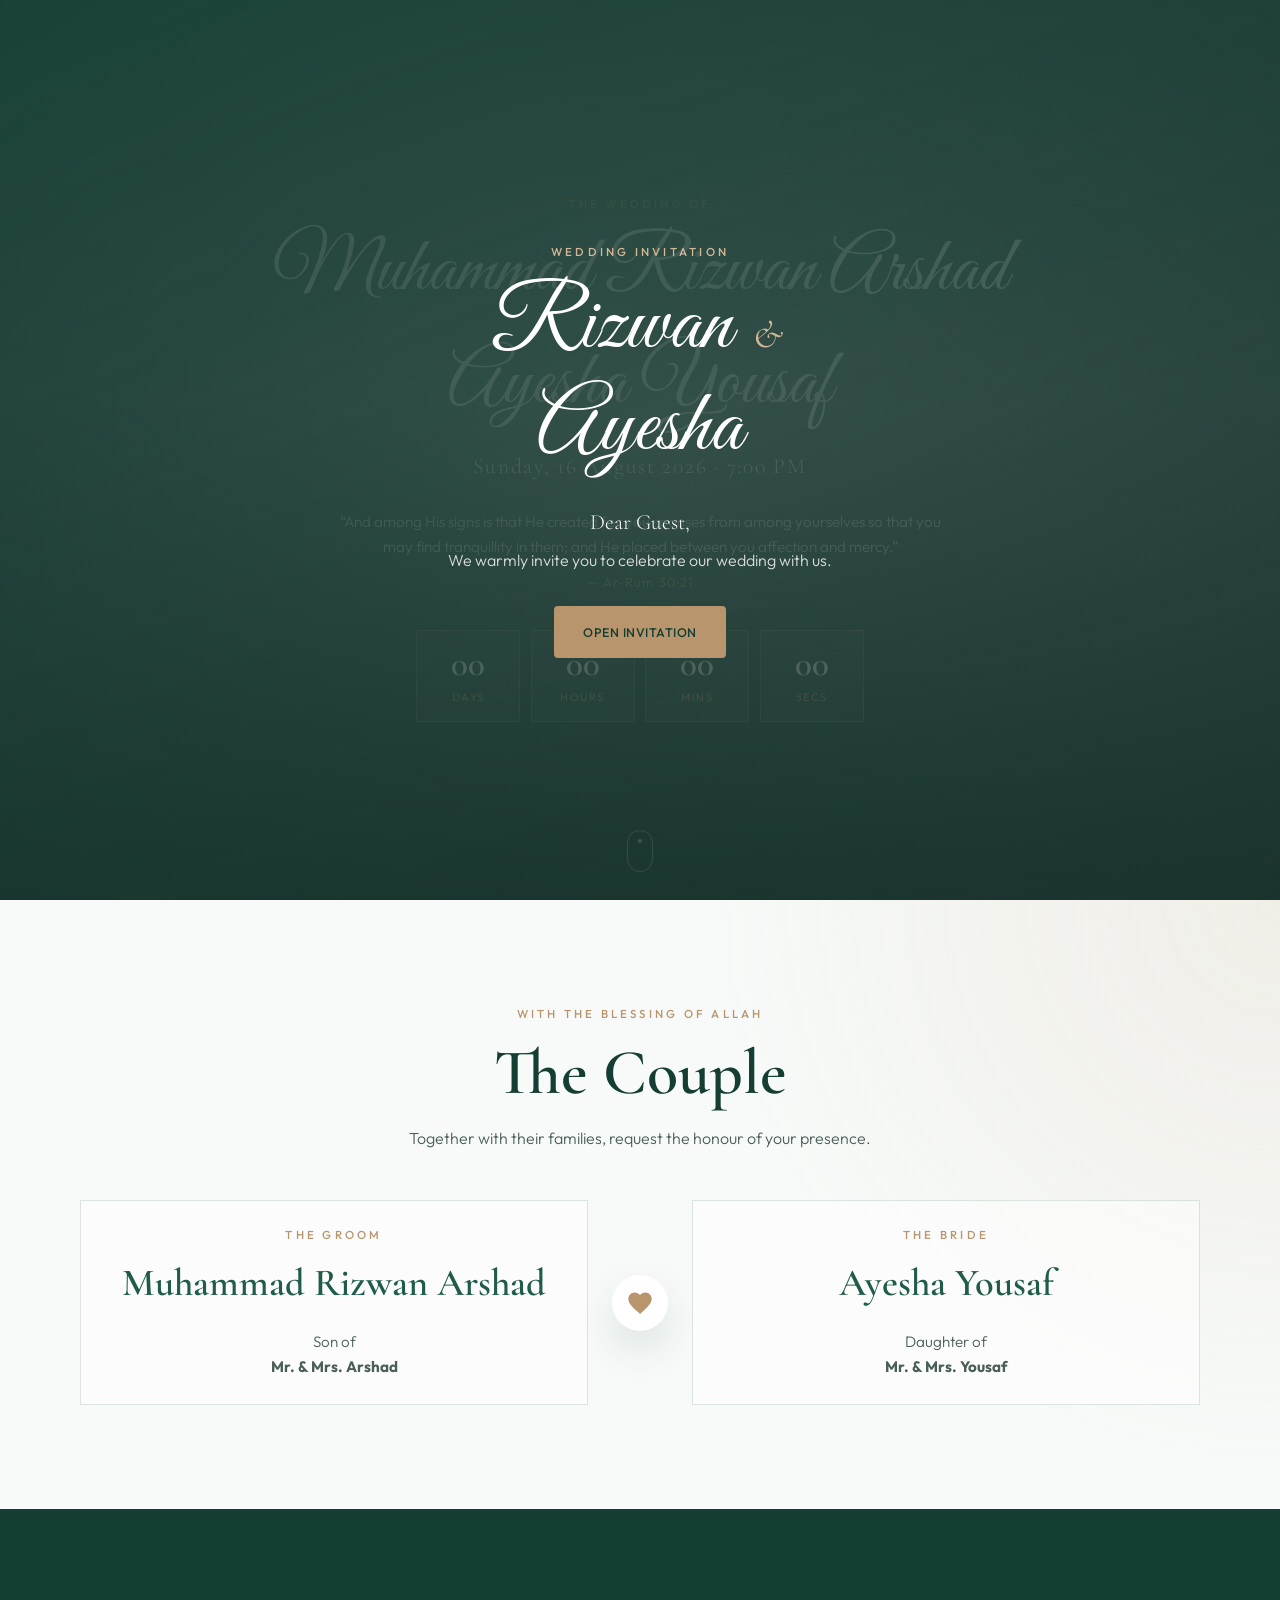
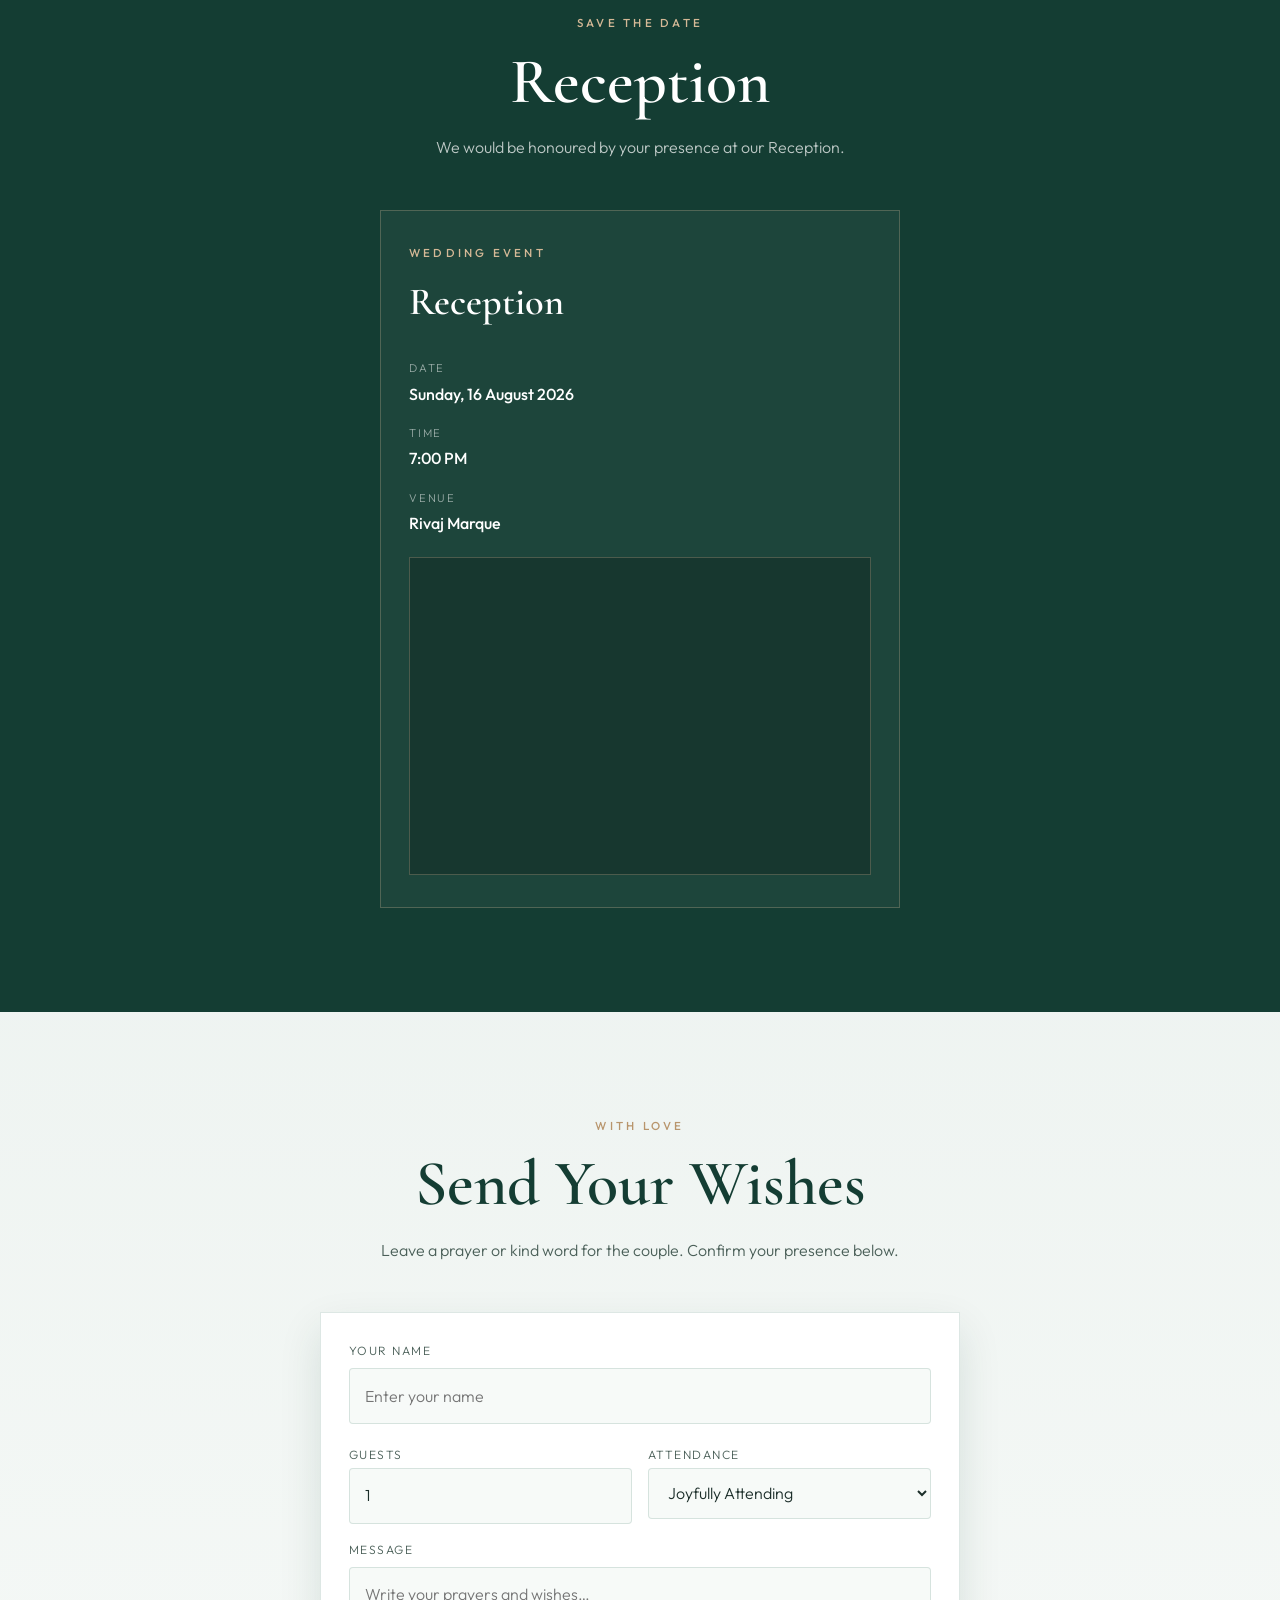
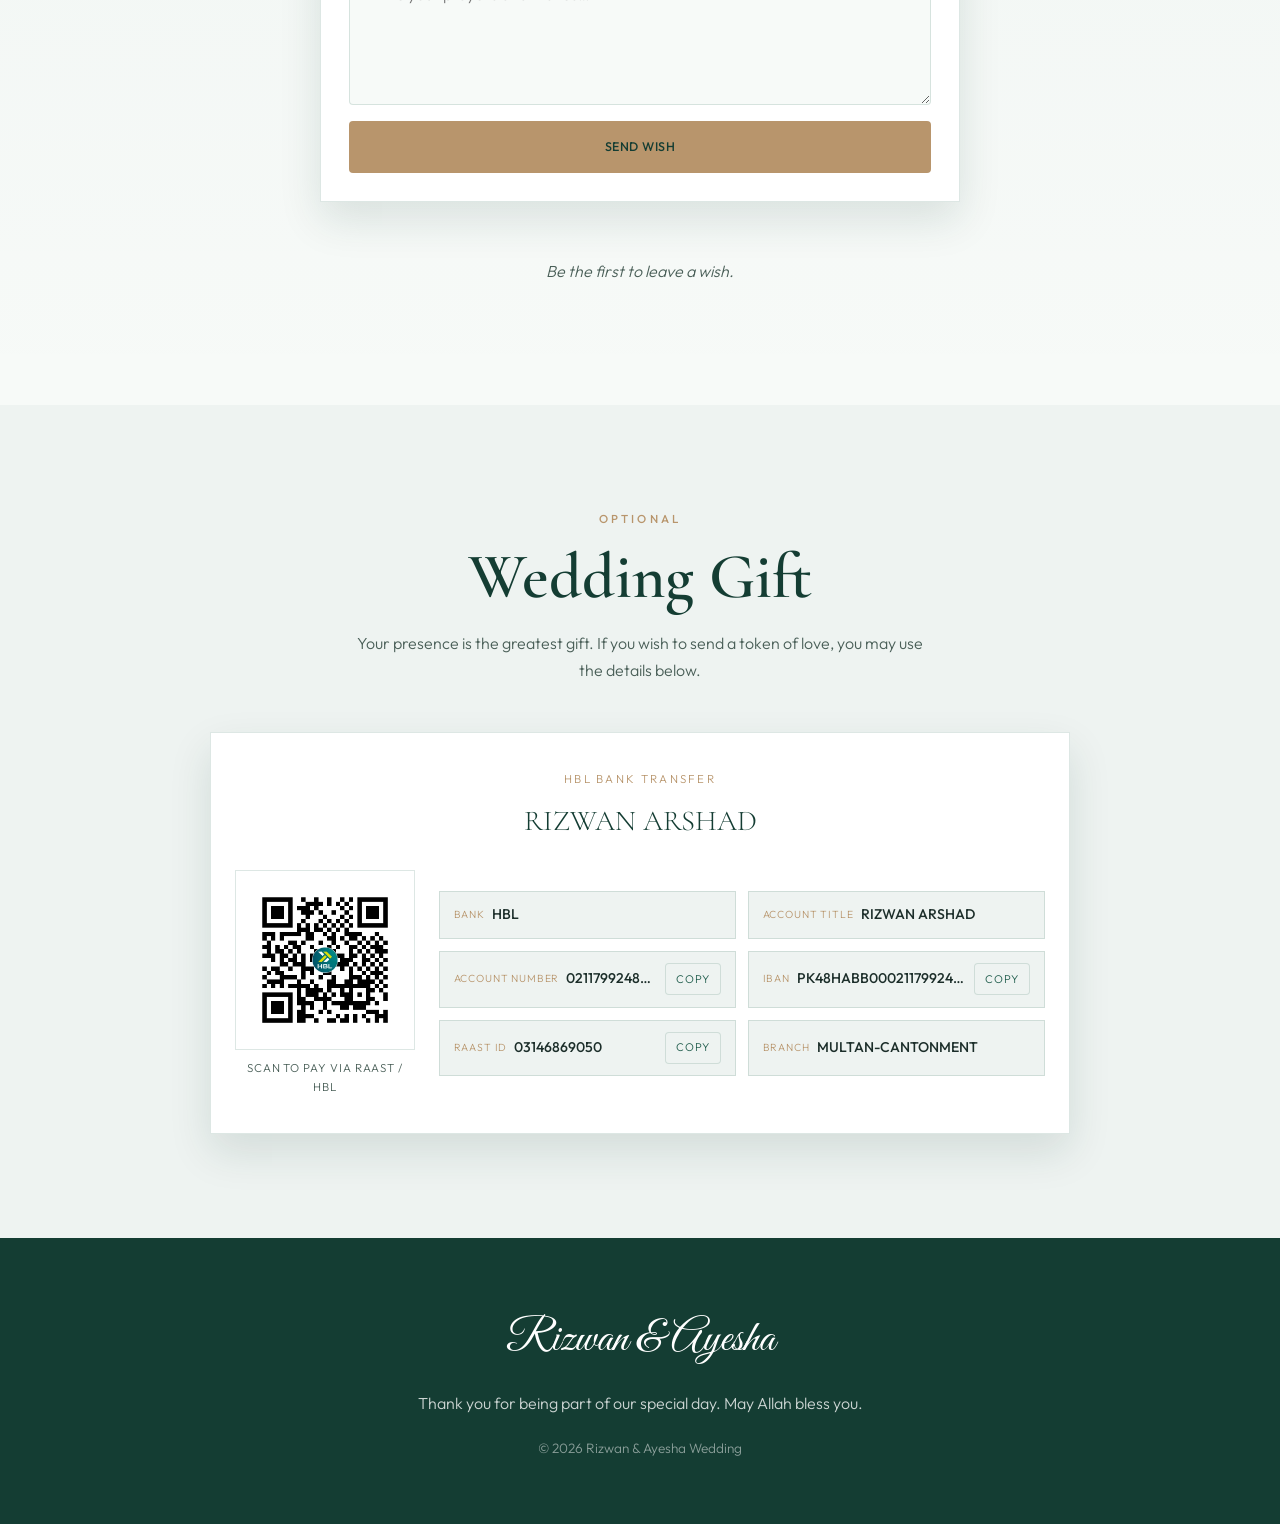
==== index.html @ 75ce38c8 "Rename Walima event label to Reception. Co-authored-by: Cursor <cursoragent@cursor.com>" ====
<!DOCTYPE html>
<html lang="en">
  <head>
    <meta charset="UTF-8" />
    <meta name="viewport" content="width=device-width, initial-scale=1.0" />
    <title>Rizwan & Ayesha — Wedding Invitation</title>
    <meta
      name="description"
      content="You are invited to the wedding of Muhammad Rizwan Arshad & Ayesha Yousaf."
    />
    <meta property="og:title" content="Rizwan & Ayesha — Wedding Invitation" />
    <meta
      property="og:description"
      content="You are invited to the wedding of Muhammad Rizwan Arshad & Ayesha Yousaf."
    />

    <link rel="preconnect" href="https://fonts.googleapis.com" />
    <link rel="preconnect" href="https://fonts.gstatic.com" crossorigin />
    <link
      href="https://fonts.googleapis.com/css2?family=Cormorant+Garamond:ital,wght@0,400;0,600;0,700;1,400&family=Great+Vibes&family=Outfit:wght@300;400;500;600&display=swap"
      rel="stylesheet"
    />
    <link rel="stylesheet" href="css/style.css" />
  </head>
  <body>
    <!-- Opening cover -->
    <div id="cover" class="cover" aria-hidden="false">
      <div class="cover__veil"></div>
      <div class="cover__content">
        <p class="cover__eyebrow">Wedding Invitation</p>
        <h1 class="cover__names">Rizwan <span>&amp;</span> Ayesha</h1>
        <p class="cover__to">
          Dear <span id="guest-name">Guest</span>,
        </p>
        <p class="cover__invite">
          We warmly invite you to celebrate our wedding with us.
        </p>
        <button type="button" id="open-invitation" class="btn btn--primary">
          Open Invitation
        </button>
      </div>
    </div>

    <!-- Sticky top nav (desktop) -->
    <header class="topnav" id="topnav">
      <a href="#home" class="topnav__brand">Rizwan &amp; Ayesha</a>
      <nav class="topnav__links" aria-label="Primary">
        <a href="#home">Home</a>
        <a href="#couple">Couple</a>
        <a href="#events">Event</a>
        <a href="#wishes">Wishes</a>
      </nav>
    </header>

    <main>
      <!-- Hero -->
      <section id="home" class="hero">
        <div class="hero__media" aria-hidden="true"></div>
        <div class="hero__overlay"></div>
        <div class="hero__content">
          <p class="hero__label">The Wedding of</p>
          <h1 class="hero__title">
            <span class="hero__groom">Muhammad Rizwan Arshad</span>
            <span class="hero__amp">&amp;</span>
            <span class="hero__bride">Ayesha Yousaf</span>
          </h1>
          <p class="hero__date" id="hero-date">Sunday, 16 August 2026 · 7:00 PM</p>
          <p class="hero__verse">
            “And among His signs is that He created for you spouses from among
            yourselves so that you may find tranquillity in them; and He placed
            between you affection and mercy.”
            <cite>— Ar-Rum 30:21</cite>
          </p>

          <div class="countdown" id="countdown" aria-live="polite">
            <div class="countdown__item">
              <span class="countdown__num" id="days">00</span>
              <span class="countdown__label">Days</span>
            </div>
            <div class="countdown__item">
              <span class="countdown__num" id="hours">00</span>
              <span class="countdown__label">Hours</span>
            </div>
            <div class="countdown__item">
              <span class="countdown__num" id="minutes">00</span>
              <span class="countdown__label">Mins</span>
            </div>
            <div class="countdown__item">
              <span class="countdown__num" id="seconds">00</span>
              <span class="countdown__label">Secs</span>
            </div>
          </div>
        </div>
        <a href="#couple" class="hero__scroll" aria-label="Scroll to couple">
          <span></span>
        </a>
      </section>

      <!-- Couple -->
      <section id="couple" class="section couple">
        <div class="container">
          <p class="section__eyebrow">With the blessing of Allah</p>
          <h2 class="section__title">The Couple</h2>
          <p class="section__lead">
            Together with their families, request the honour of your presence.
          </p>

          <div class="couple__grid couple__grid--names">
            <article class="person reveal">
              <p class="person__role">The Groom</p>
              <h3 class="person__name">Muhammad Rizwan Arshad</h3>
              <p class="person__parents">
                Son of<br />
                <strong>Mr. &amp; Mrs. Arshad</strong>
              </p>
            </article>

            <div class="couple__heart" aria-hidden="true">
              <svg viewBox="0 0 24 24" width="28" height="28" fill="currentColor">
                <path
                  d="M12 21.35l-1.45-1.32C5.4 15.36 2 12.28 2 8.5 2 5.42 4.42 3 7.5 3c1.74 0 3.41.81 4.5 2.09C13.09 3.81 14.76 3 16.5 3 19.58 3 22 5.42 22 8.5c0 3.78-3.4 6.86-8.55 11.54L12 21.35z"
                />
              </svg>
            </div>

            <article class="person reveal">
              <p class="person__role">The Bride</p>
              <h3 class="person__name">Ayesha Yousaf</h3>
              <p class="person__parents">
                Daughter of<br />
                <strong>Mr. &amp; Mrs. Yousaf</strong>
              </p>
            </article>
          </div>
        </div>
      </section>

      <!-- Events -->
      <section id="events" class="section events">
        <div class="container">
          <p class="section__eyebrow">Save the date</p>
          <h2 class="section__title">Reception</h2>
          <p class="section__lead">
            We would be honoured by your presence at our Reception.
          </p>

          <div class="events__grid events__grid--single">
            <article class="event-card reveal">
              <p class="event-card__label">Wedding Event</p>
              <h3 class="event-card__title">Reception</h3>
              <ul class="event-card__meta">
                <li>
                  <span>Date</span>
                  <strong>Sunday, 16 August 2026</strong>
                </li>
                <li>
                  <span>Time</span>
                  <strong>7:00 PM</strong>
                </li>
                <li>
                  <span>Venue</span>
                  <strong>Rivaj Marque</strong>
                </li>
              </ul>
              <div class="event-card__map">
                <iframe
                  title="Reception venue — Rivaj Marque"
                  src="https://www.google.com/maps/embed?pb=!1m18!1m12!1m3!1d215.5364558596095!2d71.4065037167226!3d30.191895358683688!2m3!1f0!2f0!3f0!3m2!1i1024!2i768!4f13.1!3m3!1m2!1s0x393b330035f97d11%3A0x957143590ad08eba!2sRivaj%20Marque!5e0!3m2!1sen!2s!4v1785497154416!5m2!1sen!2s"
                  loading="lazy"
                  referrerpolicy="strict-origin-when-cross-origin"
                  allowfullscreen
                ></iframe>
              </div>
            </article>
          </div>
        </div>
      </section>

      <!-- Wishes / RSVP -->
      <section id="wishes" class="section wishes">
        <div class="container container--narrow">
          <p class="section__eyebrow">With love</p>
          <h2 class="section__title">Send Your Wishes</h2>
          <p class="section__lead">
            Leave a prayer or kind word for the couple. Confirm your presence
            below.
          </p>

          <form id="wish-form" class="wish-form reveal" novalidate>
            <div class="form-row">
              <label for="wish-name">Your Name</label>
              <input
                type="text"
                id="wish-name"
                name="name"
                required
                autocomplete="name"
                placeholder="Enter your name"
              />
            </div>
            <div class="form-row form-row--split">
              <div>
                <label for="wish-guests">Guests</label>
                <input
                  type="number"
                  id="wish-guests"
                  name="guests"
                  min="1"
                  max="10"
                  value="1"
                />
              </div>
              <div>
                <label for="wish-rsvp">Attendance</label>
                <select id="wish-rsvp" name="rsvp" required>
                  <option value="attending">Joyfully Attending</option>
                  <option value="maybe">Hopefully Attending</option>
                  <option value="declined">Unable to Attend</option>
                </select>
              </div>
            </div>
            <div class="form-row">
              <label for="wish-message">Message</label>
              <textarea
                id="wish-message"
                name="message"
                rows="4"
                required
                placeholder="Write your prayers and wishes…"
              ></textarea>
            </div>
            <button type="submit" class="btn btn--primary btn--full">
              Send Wish
            </button>
            <p class="form-note" id="form-note" hidden></p>
          </form>

          <div class="wishes-list" id="wishes-list" aria-live="polite"></div>
        </div>
      </section>

      <!-- Gift -->
      <section id="gift" class="section gift">
        <div class="container container--narrow">
          <p class="section__eyebrow">Optional</p>
          <h2 class="section__title">Wedding Gift</h2>
          <p class="section__lead">
            Your presence is the greatest gift. If you wish to send a token of
            love, you may use the details below.
          </p>

          <div class="gift-card reveal">
            <p class="gift-card__bank">HBL Bank Transfer</p>
            <p class="gift-card__name">RIZWAN ARSHAD</p>

            <div class="gift-card__body">
              <div class="gift-card__qr">
                <img
                  src="assets/hbl-raast-qr.png"
                  alt="HBL Raast QR code for RIZWAN ARSHAD"
                  width="220"
                  height="220"
                />
                <p class="gift-card__qr-label">Scan to pay via Raast / HBL</p>
              </div>

              <ul class="gift-card__details">
                <li>
                  <span>Bank</span>
                  <strong>HBL</strong>
                </li>
                <li>
                  <span>Account Title</span>
                  <strong>RIZWAN ARSHAD</strong>
                </li>
                <li>
                  <span>Account Number</span>
                  <strong id="account-number">02117992482303</strong>
                  <button
                    type="button"
                    class="btn-copy"
                    data-copy="02117992482303"
                  >
                    Copy
                  </button>
                </li>
                <li>
                  <span>IBAN</span>
                  <strong id="iban-number">PK48HABB0002117992482303</strong>
                  <button
                    type="button"
                    class="btn-copy"
                    data-copy="PK48HABB0002117992482303"
                  >
                    Copy
                  </button>
                </li>
                <li>
                  <span>Raast ID</span>
                  <strong id="raast-id">03146869050</strong>
                  <button
                    type="button"
                    class="btn-copy"
                    data-copy="03146869050"
                  >
                    Copy
                  </button>
                </li>
                <li>
                  <span>Branch</span>
                  <strong>MULTAN-CANTONMENT</strong>
                </li>
              </ul>
            </div>
          </div>
        </div>
      </section>
    </main>

    <footer class="footer">
      <p class="footer__names">Rizwan &amp; Ayesha</p>
      <p class="footer__thanks">
        Thank you for being part of our special day. May Allah bless you.
      </p>
      <p class="footer__copy">
        &copy; <span id="year"></span> Rizwan &amp; Ayesha Wedding
      </p>
    </footer>

    <!-- Bottom mobile nav -->
    <nav class="bottomnav" aria-label="Mobile">
      <a href="#home" class="bottomnav__link is-active" data-section="home">
        <svg viewBox="0 0 24 24" width="20" height="20" fill="currentColor" aria-hidden="true">
          <path d="M10 20v-6h4v6h5v-8h3L12 3 2 12h3v8z" />
        </svg>
        <span>Home</span>
      </a>
      <a href="#couple" class="bottomnav__link" data-section="couple">
        <svg viewBox="0 0 24 24" width="20" height="20" fill="currentColor" aria-hidden="true">
          <path
            d="M12 21.35l-1.45-1.32C5.4 15.36 2 12.28 2 8.5 2 5.42 4.42 3 7.5 3c1.74 0 3.41.81 4.5 2.09C13.09 3.81 14.76 3 16.5 3 19.58 3 22 5.42 22 8.5c0 3.78-3.4 6.86-8.55 11.54L12 21.35z"
          />
        </svg>
        <span>Couple</span>
      </a>
      <a href="#events" class="bottomnav__link" data-section="events">
        <svg viewBox="0 0 24 24" width="20" height="20" fill="currentColor" aria-hidden="true">
          <path
            d="M19 4h-1V2h-2v2H8V2H6v2H5c-1.1 0-2 .9-2 2v14c0 1.1.9 2 2 2h14c1.1 0 2-.9 2-2V6c0-1.1-.9-2-2-2zm0 16H5V10h14v10zm0-12H5V6h14v2z"
          />
        </svg>
        <span>Event</span>
      </a>
      <a href="#wishes" class="bottomnav__link" data-section="wishes">
        <svg viewBox="0 0 24 24" width="20" height="20" fill="currentColor" aria-hidden="true">
          <path
            d="M20 2H4c-1.1 0-2 .9-2 2v18l4-4h14c1.1 0 2-.9 2-2V4c0-1.1-.9-2-2-2zm0 14H5.17L4 17.17V4h16v12z"
          />
        </svg>
        <span>Wishes</span>
      </a>
      <a href="#gift" class="bottomnav__link" data-section="gift">
        <svg viewBox="0 0 24 24" width="20" height="20" fill="currentColor" aria-hidden="true">
          <path
            d="M20 6h-2.18c.11-.31.18-.65.18-1a2.996 2.996 0 0 0-5.5-1.65l-.5.67-.5-.68C10.96 2.54 10.05 2 9 2 7.34 2 6 3.34 6 5c0 .35.07.69.18 1H4c-1.11 0-1.99.89-1.99 2L2 19c0 1.11.89 2 2 2h16c1.11 0 2-.89 2-2V8c0-1.11-.89-2-2-2zm-5-2c.55 0 1 .45 1 1s-.45 1-1 1-1-.45-1-1 .45-1 1-1zM9 4c.55 0 1 .45 1 1s-.45 1-1 1-1-.45-1-1 .45-1 1-1zm11 15H4v-2h16v2zm0-5H4V8h5.08L7 10.83 8.62 12 11 8.76l1-1.36 1 1.36L15.38 12 17 10.83 14.92 8H20v6z"
          />
        </svg>
        <span>Gift</span>
      </a>
    </nav>

    <button type="button" id="to-top" class="to-top" aria-label="Back to top" hidden>
      ↑
    </button>

    <script src="js/main.js"></script>
  </body>
</html>
---- css/style.css ----
:root {
  --ink: #1c2e2a;
  --ink-soft: #4a5f58;
  --mist: #eef3f1;
  --paper: #f7faf8;
  --emerald: #1f5c4b;
  --emerald-deep: #143d33;
  --gold: #b8956c;
  --gold-soft: #d4b896;
  --line: rgba(31, 92, 75, 0.15);
  --white: #ffffff;
  --shadow: 0 18px 40px rgba(20, 61, 51, 0.12);
  --radius: 4px;
  --font-display: "Great Vibes", cursive;
  --font-heading: "Cormorant Garamond", Georgia, serif;
  --font-body: "Outfit", system-ui, sans-serif;
  --nav-h: 72px;
  --bottom-nav-h: 68px;
}

*,
*::before,
*::after {
  box-sizing: border-box;
}

html {
  scroll-behavior: smooth;
  scroll-padding-top: var(--nav-h);
}

body {
  margin: 0;
  font-family: var(--font-body);
  font-weight: 300;
  color: var(--ink);
  background: var(--paper);
  line-height: 1.7;
  overflow-x: hidden;
}

body.is-locked {
  overflow: hidden;
  height: 100vh;
}

img {
  max-width: 100%;
  display: block;
}

a {
  color: inherit;
  text-decoration: none;
}

button,
input,
select,
textarea {
  font: inherit;
}

.container {
  width: min(1120px, calc(100% - 2.5rem));
  margin-inline: auto;
}

.container--narrow {
  width: min(640px, calc(100% - 2.5rem));
}

.gift .container--narrow {
  width: min(860px, calc(100% - 2.5rem));
}

/* Buttons */
.btn {
  display: inline-flex;
  align-items: center;
  justify-content: center;
  gap: 0.5rem;
  padding: 0.9rem 1.75rem;
  border: 1px solid transparent;
  border-radius: var(--radius);
  cursor: pointer;
  font-weight: 500;
  letter-spacing: 0.04em;
  text-transform: uppercase;
  font-size: 0.78rem;
  transition: background 0.25s ease, color 0.25s ease, border-color 0.25s ease,
    transform 0.25s ease;
}

.btn:hover {
  transform: translateY(-1px);
}

.btn--primary {
  background: var(--gold);
  color: var(--emerald-deep);
}

.btn--primary:hover {
  background: var(--gold-soft);
}

.btn--outline {
  background: transparent;
  border-color: var(--gold);
  color: var(--gold);
}

.btn--outline:hover {
  background: var(--gold);
  color: var(--emerald-deep);
}

.btn--full {
  width: 100%;
}

/* Cover */
.cover {
  position: fixed;
  inset: 0;
  z-index: 1000;
  display: grid;
  place-items: center;
  text-align: center;
  color: var(--white);
  transition: opacity 0.7s ease, visibility 0.7s ease;
}

.cover.is-hidden {
  opacity: 0;
  visibility: hidden;
  pointer-events: none;
}

.cover__veil {
  position: absolute;
  inset: 0;
  background:
    linear-gradient(160deg, rgba(20, 61, 51, 0.88), rgba(28, 46, 42, 0.72)),
    url("https://images.unsplash.com/photo-1519741497674-611481863552?w=1600&q=80")
      center / cover no-repeat;
}

.cover__content {
  position: relative;
  padding: 2rem;
  max-width: 36rem;
  animation: riseIn 1s ease both;
}

.cover__eyebrow,
.hero__label,
.section__eyebrow,
.person__role,
.event-card__label {
  text-transform: uppercase;
  letter-spacing: 0.28em;
  font-size: 0.72rem;
  font-weight: 500;
}

.cover__eyebrow {
  margin: 0 0 1rem;
  color: var(--gold-soft);
}

.cover__names {
  margin: 0;
  font-family: var(--font-display);
  font-size: clamp(3.2rem, 10vw, 5.5rem);
  font-weight: 400;
  line-height: 1.15;
  color: var(--white);
}

.cover__names span {
  display: inline-block;
  font-family: var(--font-heading);
  font-size: 0.45em;
  font-style: italic;
  color: var(--gold-soft);
  margin: 0 0.15em;
}

.cover__to {
  margin: 1.5rem 0 0.4rem;
  font-family: var(--font-heading);
  font-size: 1.35rem;
}

.cover__invite {
  margin: 0 0 2rem;
  color: rgba(255, 255, 255, 0.82);
  font-weight: 300;
}

/* Top nav */
.topnav {
  position: fixed;
  top: 0;
  left: 0;
  right: 0;
  z-index: 90;
  display: flex;
  align-items: center;
  justify-content: space-between;
  height: var(--nav-h);
  padding: 0 1.75rem;
  background: rgba(247, 250, 248, 0.72);
  backdrop-filter: blur(12px);
  border-bottom: 1px solid transparent;
  transform: translateY(-100%);
  transition: transform 0.4s ease, border-color 0.3s ease, background 0.3s ease;
}

.topnav.is-visible {
  transform: translateY(0);
}

.topnav.is-scrolled {
  border-bottom-color: var(--line);
  background: rgba(247, 250, 248, 0.92);
}

.topnav__brand {
  font-family: var(--font-display);
  font-size: 1.85rem;
  color: var(--emerald);
}

.topnav__links {
  display: none;
  gap: 1.5rem;
}

.topnav__links a {
  font-size: 0.78rem;
  letter-spacing: 0.12em;
  text-transform: uppercase;
  color: var(--ink-soft);
  transition: color 0.2s ease;
}

.topnav__links a:hover {
  color: var(--emerald);
}

@media (min-width: 900px) {
  .topnav__links {
    display: flex;
  }
}

/* Hero */
.hero {
  position: relative;
  min-height: 100vh;
  min-height: 100dvh;
  display: grid;
  place-items: center;
  color: var(--white);
  overflow: hidden;
}

.hero__media {
  position: absolute;
  inset: 0;
  background:
    url("https://images.unsplash.com/photo-1522673607200-164d1b6ce486?w=1800&q=80")
      center / cover no-repeat;
  transform: scale(1.05);
  animation: slowZoom 18s ease-in-out infinite alternate;
}

.hero__overlay {
  position: absolute;
  inset: 0;
  background:
    radial-gradient(ellipse at center, rgba(20, 61, 51, 0.35), rgba(20, 61, 51, 0.78)),
    linear-gradient(to top, rgba(20, 61, 51, 0.9), transparent 55%);
}

.hero__content {
  position: relative;
  z-index: 1;
  width: min(820px, calc(100% - 2rem));
  text-align: center;
  padding: 6rem 0 5rem;
  animation: riseIn 1.1s 0.15s ease both;
}

.hero__label {
  margin: 0 0 1rem;
  color: var(--gold-soft);
}

.hero__title {
  margin: 0;
  display: flex;
  flex-direction: column;
  gap: 0.15rem;
  line-height: 1.1;
}

.hero__groom,
.hero__bride {
  font-family: var(--font-display);
  font-size: clamp(2.8rem, 8vw, 4.8rem);
  font-weight: 400;
}

.hero__amp {
  font-family: var(--font-heading);
  font-style: italic;
  font-size: 1.4rem;
  color: var(--gold-soft);
  letter-spacing: 0.2em;
}

.hero__date {
  margin: 1.25rem 0 0;
  font-family: var(--font-heading);
  font-size: 1.35rem;
  letter-spacing: 0.08em;
}

.hero__verse {
  margin: 1.5rem auto 0;
  max-width: 38rem;
  font-size: 0.95rem;
  color: rgba(255, 255, 255, 0.82);
  font-weight: 300;
}

.hero__verse cite {
  display: block;
  margin-top: 0.75rem;
  font-style: normal;
  color: var(--gold-soft);
  font-size: 0.8rem;
  letter-spacing: 0.08em;
}

.countdown {
  display: grid;
  grid-template-columns: repeat(4, minmax(0, 1fr));
  gap: 0.65rem;
  margin: 2.25rem auto 0;
  max-width: 28rem;
}

.countdown__item {
  padding: 0.9rem 0.4rem;
  border: 1px solid rgba(212, 184, 150, 0.35);
  background: rgba(255, 255, 255, 0.06);
  backdrop-filter: blur(6px);
}

.countdown__num {
  display: block;
  font-family: var(--font-heading);
  font-size: clamp(1.6rem, 4vw, 2.2rem);
  font-weight: 600;
  line-height: 1.1;
}

.countdown__label {
  display: block;
  margin-top: 0.25rem;
  font-size: 0.68rem;
  letter-spacing: 0.14em;
  text-transform: uppercase;
  color: var(--gold-soft);
}

.hero__scroll {
  position: absolute;
  bottom: 1.75rem;
  left: 50%;
  transform: translateX(-50%);
  width: 26px;
  height: 42px;
  border: 1px solid rgba(255, 255, 255, 0.45);
  border-radius: 20px;
  z-index: 2;
}

.hero__scroll span {
  position: absolute;
  top: 8px;
  left: 50%;
  width: 4px;
  height: 4px;
  margin-left: -2px;
  border-radius: 50%;
  background: var(--gold-soft);
  animation: scrollDot 1.6s ease-in-out infinite;
}

/* Sections */
.section {
  padding: 6.5rem 0;
}

.section__eyebrow {
  margin: 0 0 0.75rem;
  text-align: center;
  color: var(--gold);
}

.section__title {
  margin: 0;
  text-align: center;
  font-family: var(--font-heading);
  font-size: clamp(2.6rem, 6vw, 4rem);
  font-weight: 600;
  color: var(--emerald-deep);
  line-height: 1.15;
}

.section__lead {
  margin: 1rem auto 3rem;
  max-width: 36rem;
  text-align: center;
  color: var(--ink-soft);
}

/* Couple */
.couple {
  background:
    radial-gradient(circle at top right, rgba(184, 149, 108, 0.12), transparent 40%),
    var(--paper);
}

.couple__grid {
  display: grid;
  gap: 2.5rem;
  align-items: start;
}

.couple__grid--names {
  gap: 2rem;
}

@media (min-width: 800px) {
  .couple__grid {
    grid-template-columns: 1fr auto 1fr;
    gap: 1.5rem;
    align-items: center;
  }
}

.person {
  text-align: center;
  padding: 1.5rem 1rem;
  border: 1px solid var(--line);
  background: rgba(255, 255, 255, 0.55);
}

.person__role {
  margin: 0 0 0.4rem;
  color: var(--gold);
}

.person__name {
  margin: 0 0 0.75rem;
  font-family: var(--font-heading);
  font-size: clamp(1.8rem, 4vw, 2.4rem);
  color: var(--emerald);
  font-weight: 600;
}

.person__parents {
  margin: 0;
  color: var(--ink-soft);
  font-size: 0.95rem;
}

.couple__heart {
  width: 56px;
  height: 56px;
  margin: 0 auto;
  display: grid;
  place-items: center;
  color: var(--gold);
  background: var(--white);
  border-radius: 50%;
  box-shadow: var(--shadow);
  animation: heartbeat 2.2s ease-in-out infinite;
}

@media (max-width: 799px) {
  .couple__heart {
    order: -1;
  }
}

/* Events */
.events {
  background: var(--emerald-deep);
  color: var(--white);
}

.events .section__eyebrow {
  color: var(--gold-soft);
}

.events .section__title {
  color: var(--white);
}

.events .section__lead {
  color: rgba(255, 255, 255, 0.72);
}

.events__grid {
  display: grid;
  gap: 1.25rem;
}

@media (min-width: 760px) {
  .events__grid {
    grid-template-columns: 1fr 1fr;
  }

  .events__grid--three {
    grid-template-columns: repeat(3, 1fr);
  }
}

.events__grid--single {
  max-width: 520px;
  margin-inline: auto;
  grid-template-columns: 1fr;
}

@media (max-width: 999px) {
  .events__grid--three {
    grid-template-columns: 1fr;
  }
}

@media (min-width: 1000px) {
  .events__grid--three {
    grid-template-columns: repeat(3, 1fr);
  }
}

.event-card {
  padding: 2rem 1.75rem;
  background: rgba(255, 255, 255, 0.04);
  border: 1px solid rgba(212, 184, 150, 0.28);
  display: flex;
  flex-direction: column;
}

.event-card__label {
  margin: 0 0 0.5rem;
  color: var(--gold-soft);
}

.event-card__title {
  margin: 0 0 1.5rem;
  font-family: var(--font-heading);
  font-size: 2.4rem;
  font-weight: 600;
}

.event-card__meta {
  list-style: none;
  margin: 0 0 1.25rem;
  padding: 0;
  display: grid;
  gap: 1rem;
}

.event-card__meta li {
  display: grid;
  gap: 0.15rem;
}

.event-card__meta span {
  font-size: 0.7rem;
  letter-spacing: 0.16em;
  text-transform: uppercase;
  color: rgba(255, 255, 255, 0.55);
}

.event-card__meta strong {
  font-weight: 500;
}

.event-card__map {
  margin-top: auto;
  border: 1px solid rgba(212, 184, 150, 0.28);
  overflow: hidden;
  aspect-ratio: 16 / 11;
  background: rgba(0, 0, 0, 0.2);
}

.event-card__map iframe {
  width: 100%;
  height: 100%;
  border: 0;
  display: block;
  filter: grayscale(0.15) contrast(1.05);
}

.events .btn--outline {
  border-color: var(--gold-soft);
  color: var(--gold-soft);
}

.events .btn--outline:hover {
  background: var(--gold-soft);
  color: var(--emerald-deep);
}

/* Story / Timeline */
.story {
  background: var(--mist);
}

.timeline {
  list-style: none;
  margin: 0;
  padding: 0;
  position: relative;
  max-width: 720px;
  margin-inline: auto;
}

.timeline::before {
  content: "";
  position: absolute;
  top: 0;
  bottom: 0;
  left: 18px;
  width: 1px;
  background: linear-gradient(to bottom, var(--gold), var(--emerald));
}

@media (min-width: 700px) {
  .timeline::before {
    left: 50%;
    transform: translateX(-50%);
  }
}

.timeline__item {
  position: relative;
  padding-left: 3.25rem;
  margin-bottom: 2.25rem;
}

@media (min-width: 700px) {
  .timeline__item {
    width: 50%;
    padding-left: 0;
    padding-right: 2.5rem;
    text-align: right;
  }

  .timeline__item:nth-child(even) {
    margin-left: 50%;
    padding-right: 0;
    padding-left: 2.5rem;
    text-align: left;
  }
}

.timeline__marker {
  position: absolute;
  top: 0.35rem;
  left: 11px;
  width: 15px;
  height: 15px;
  border-radius: 50%;
  background: var(--paper);
  border: 3px solid var(--gold);
  box-shadow: 0 0 0 4px rgba(184, 149, 108, 0.2);
}

@media (min-width: 700px) {
  .timeline__item .timeline__marker {
    left: auto;
    right: -8px;
  }

  .timeline__item:nth-child(even) .timeline__marker {
    right: auto;
    left: -7px;
  }
}

.timeline__body time {
  display: block;
  margin-bottom: 0.35rem;
  font-size: 0.75rem;
  letter-spacing: 0.18em;
  text-transform: uppercase;
  color: var(--gold);
}

.timeline__body h3 {
  margin: 0 0 0.4rem;
  font-family: var(--font-heading);
  font-size: 1.7rem;
  color: var(--emerald-deep);
}

.timeline__body p {
  margin: 0;
  color: var(--ink-soft);
}

/* Gallery */
.gallery__grid {
  display: grid;
  grid-template-columns: repeat(2, 1fr);
  gap: 0.75rem;
}

@media (min-width: 760px) {
  .gallery__grid {
    grid-template-columns: repeat(3, 1fr);
    gap: 1rem;
  }

  .gallery__item--wide {
    grid-column: span 2;
  }
}

.gallery__item {
  padding: 0;
  border: 0;
  cursor: pointer;
  overflow: hidden;
  background: var(--mist);
  aspect-ratio: 4 / 3;
}

.gallery__item img {
  width: 100%;
  height: 100%;
  object-fit: cover;
  transition: transform 0.6s ease;
}

.gallery__item:hover img {
  transform: scale(1.06);
}

/* Wishes */
.wishes {
  background:
    linear-gradient(180deg, rgba(31, 92, 75, 0.04), transparent),
    var(--paper);
}

.wish-form {
  display: grid;
  gap: 1rem;
  padding: 1.75rem;
  background: var(--white);
  border: 1px solid var(--line);
  box-shadow: var(--shadow);
}

.form-row {
  display: grid;
  gap: 0.4rem;
}

.form-row--split {
  grid-template-columns: 1fr;
  gap: 1rem;
}

@media (min-width: 560px) {
  .form-row--split {
    grid-template-columns: 1fr 1fr;
  }
}

.form-row label {
  font-size: 0.75rem;
  letter-spacing: 0.12em;
  text-transform: uppercase;
  color: var(--ink-soft);
}

.form-row input,
.form-row select,
.form-row textarea {
  width: 100%;
  padding: 0.85rem 0.95rem;
  border: 1px solid var(--line);
  border-radius: var(--radius);
  background: var(--paper);
  color: var(--ink);
  outline: none;
  transition: border-color 0.2s ease, box-shadow 0.2s ease;
}

.form-row input:focus,
.form-row select:focus,
.form-row textarea:focus {
  border-color: var(--gold);
  box-shadow: 0 0 0 3px rgba(184, 149, 108, 0.2);
}

.form-note {
  margin: 0;
  text-align: center;
  color: var(--emerald);
  font-size: 0.95rem;
}

.wishes-list {
  margin-top: 2.5rem;
  display: grid;
  gap: 1rem;
}

.wish-card {
  padding: 1.25rem 1.35rem;
  background: var(--white);
  border-left: 3px solid var(--gold);
  box-shadow: 0 8px 24px rgba(20, 61, 51, 0.06);
}

.wish-card__meta {
  display: flex;
  flex-wrap: wrap;
  gap: 0.5rem 1rem;
  margin-bottom: 0.5rem;
  font-size: 0.8rem;
  color: var(--ink-soft);
}

.wish-card__name {
  font-family: var(--font-heading);
  font-size: 1.25rem;
  font-weight: 600;
  color: var(--emerald);
}

.wish-card p {
  margin: 0;
  color: var(--ink-soft);
}

.wish-card__reply {
  margin-top: 0.85rem !important;
  padding: 0.85rem 1rem;
  background: var(--mist);
  border-left: 3px solid var(--gold);
  text-align: left;
}

.wish-card__reply span {
  display: block;
  margin-bottom: 0.35rem;
  font-size: 0.7rem;
  letter-spacing: 0.12em;
  text-transform: uppercase;
  color: var(--gold);
}

.wish-empty {
  text-align: center;
  color: var(--ink-soft);
  font-style: italic;
}

/* Gift */
.gift {
  background: var(--mist);
}

.gift-card {
  text-align: center;
  padding: 2.25rem 1.5rem;
  background: var(--white);
  border: 1px solid var(--line);
  box-shadow: var(--shadow);
}

.gift-card__bank {
  margin: 0 0 0.5rem;
  text-transform: uppercase;
  letter-spacing: 0.2em;
  font-size: 0.72rem;
  color: var(--gold);
}

.gift-card__name {
  margin: 0 0 1.5rem;
  font-family: var(--font-heading);
  font-size: 1.8rem;
  color: var(--emerald-deep);
}

.gift-card__body {
  display: flex;
  flex-wrap: nowrap;
  align-items: center;
  justify-content: center;
  gap: 1.5rem;
  text-align: left;
}

.gift-card__qr {
  flex: 0 0 auto;
  margin: 0;
  width: 180px;
}

.gift-card__qr img {
  width: 100%;
  height: auto;
  margin: 0 auto;
  background: var(--white);
  border: 1px solid var(--line);
  padding: 0.5rem;
}

.gift-card__qr-label {
  margin: 0.5rem 0 0;
  font-size: 0.72rem;
  letter-spacing: 0.08em;
  text-transform: uppercase;
  color: var(--ink-soft);
  text-align: center;
}

.gift-card__details {
  list-style: none;
  margin: 0;
  padding: 0;
  flex: 1 1 auto;
  min-width: 0;
  display: flex;
  flex-direction: row;
  flex-wrap: wrap;
  align-items: stretch;
  gap: 0.75rem;
}

.gift-card__details li {
  display: flex;
  flex-direction: row;
  flex-wrap: nowrap;
  align-items: center;
  gap: 0.45rem;
  flex: 1 1 calc(50% - 0.75rem);
  min-width: 220px;
  padding: 0.7rem 0.85rem;
  border: 1px solid var(--line);
  background: var(--mist);
}

.gift-card__details li:last-child {
  border-bottom: 1px solid var(--line);
  padding-bottom: 0.7rem;
}

.gift-card__details span {
  flex: 0 0 auto;
  font-size: 0.65rem;
  letter-spacing: 0.08em;
  text-transform: uppercase;
  color: var(--gold);
  white-space: nowrap;
}

.gift-card__details strong {
  flex: 1 1 auto;
  min-width: 0;
  font-weight: 500;
  font-size: 0.88rem;
  color: var(--ink);
  white-space: nowrap;
  overflow: hidden;
  text-overflow: ellipsis;
}

.btn-copy {
  flex: 0 0 auto;
  border: 1px solid var(--line);
  background: var(--mist);
  color: var(--emerald);
  font-size: 0.7rem;
  letter-spacing: 0.06em;
  text-transform: uppercase;
  padding: 0.35rem 0.65rem;
  border-radius: var(--radius);
  cursor: pointer;
  transition: background 0.2s ease, color 0.2s ease, border-color 0.2s ease;
}

.btn-copy:hover,
.btn-copy.is-copied {
  background: var(--emerald);
  border-color: var(--emerald);
  color: var(--white);
}

@media (max-width: 700px) {
  .gift-card__body {
    flex-direction: column;
    align-items: stretch;
  }

  .gift-card__qr {
    width: min(200px, 70%);
    margin-inline: auto;
  }
}

/* Footer */
.footer {
  padding: 4rem 1.5rem calc(4rem + var(--bottom-nav-h));
  text-align: center;
  background: var(--emerald-deep);
  color: rgba(255, 255, 255, 0.78);
}

.footer__names {
  margin: 0 0 0.75rem;
  font-family: var(--font-display);
  font-size: 2.8rem;
  color: var(--white);
}

.footer__thanks {
  margin: 0 auto 1.25rem;
  max-width: 28rem;
}

.footer__copy {
  margin: 0;
  font-size: 0.85rem;
  color: rgba(255, 255, 255, 0.5);
}

/* Bottom nav */
.bottomnav {
  position: fixed;
  left: 50%;
  bottom: 0.85rem;
  transform: translateX(-50%);
  z-index: 95;
  width: min(420px, calc(100% - 1.25rem));
  display: grid;
  grid-template-columns: repeat(5, 1fr);
  gap: 0.15rem;
  padding: 0.55rem 0.4rem;
  background: rgba(247, 250, 248, 0.94);
  backdrop-filter: blur(10px);
  border: 1px solid var(--line);
  border-radius: 14px;
  box-shadow: var(--shadow);
}

.bottomnav__link {
  display: flex;
  flex-direction: column;
  align-items: center;
  gap: 0.2rem;
  padding: 0.35rem 0.2rem;
  color: var(--ink-soft);
  font-size: 0.62rem;
  letter-spacing: 0.04em;
  text-transform: uppercase;
  border-radius: 8px;
  transition: color 0.2s ease, background 0.2s ease;
}

.bottomnav__link.is-active,
.bottomnav__link:hover {
  color: var(--emerald);
  background: rgba(31, 92, 75, 0.08);
}

@media (min-width: 900px) {
  .bottomnav {
    display: none;
  }

  .footer {
    padding-bottom: 4rem;
  }
}

/* Lightbox */
.lightbox {
  position: fixed;
  inset: 0;
  z-index: 1100;
  display: grid;
  place-items: center;
  padding: 1.5rem;
  background: rgba(20, 61, 51, 0.92);
}

.lightbox[hidden] {
  display: none;
}

.lightbox img {
  max-height: min(85vh, 900px);
  max-width: min(92vw, 1100px);
  object-fit: contain;
  box-shadow: 0 20px 60px rgba(0, 0, 0, 0.35);
}

.lightbox__close {
  position: absolute;
  top: 1rem;
  right: 1.25rem;
  border: 0;
  background: transparent;
  color: var(--white);
  font-size: 2.4rem;
  line-height: 1;
  cursor: pointer;
}

/* To top */
.to-top {
  position: fixed;
  right: 1.25rem;
  bottom: calc(var(--bottom-nav-h) + 1.4rem);
  z-index: 94;
  width: 42px;
  height: 42px;
  border: 0;
  border-radius: 50%;
  background: var(--emerald);
  color: var(--white);
  cursor: pointer;
  box-shadow: var(--shadow);
}

.to-top[hidden] {
  display: none;
}

@media (min-width: 900px) {
  .to-top {
    bottom: 1.5rem;
  }
}

/* Reveal animation */
.reveal {
  opacity: 0;
  transform: translateY(28px);
  transition: opacity 0.7s ease, transform 0.7s ease;
}

.reveal.is-visible {
  opacity: 1;
  transform: none;
}

@keyframes riseIn {
  from {
    opacity: 0;
    transform: translateY(24px);
  }
  to {
    opacity: 1;
    transform: none;
  }
}

@keyframes slowZoom {
  from {
    transform: scale(1.05);
  }
  to {
    transform: scale(1.12);
  }
}

@keyframes scrollDot {
  0% {
    opacity: 1;
    transform: translateY(0);
  }
  100% {
    opacity: 0;
    transform: translateY(16px);
  }
}

@keyframes heartbeat {
  0%,
  100% {
    transform: scale(1);
  }
  50% {
    transform: scale(1.08);
  }
}

@media (prefers-reduced-motion: reduce) {
  html {
    scroll-behavior: auto;
  }

  .hero__media,
  .couple__heart,
  .hero__scroll span,
  .reveal {
    animation: none !important;
    transition: none !important;
  }

  .reveal {
    opacity: 1;
    transform: none;
  }
}
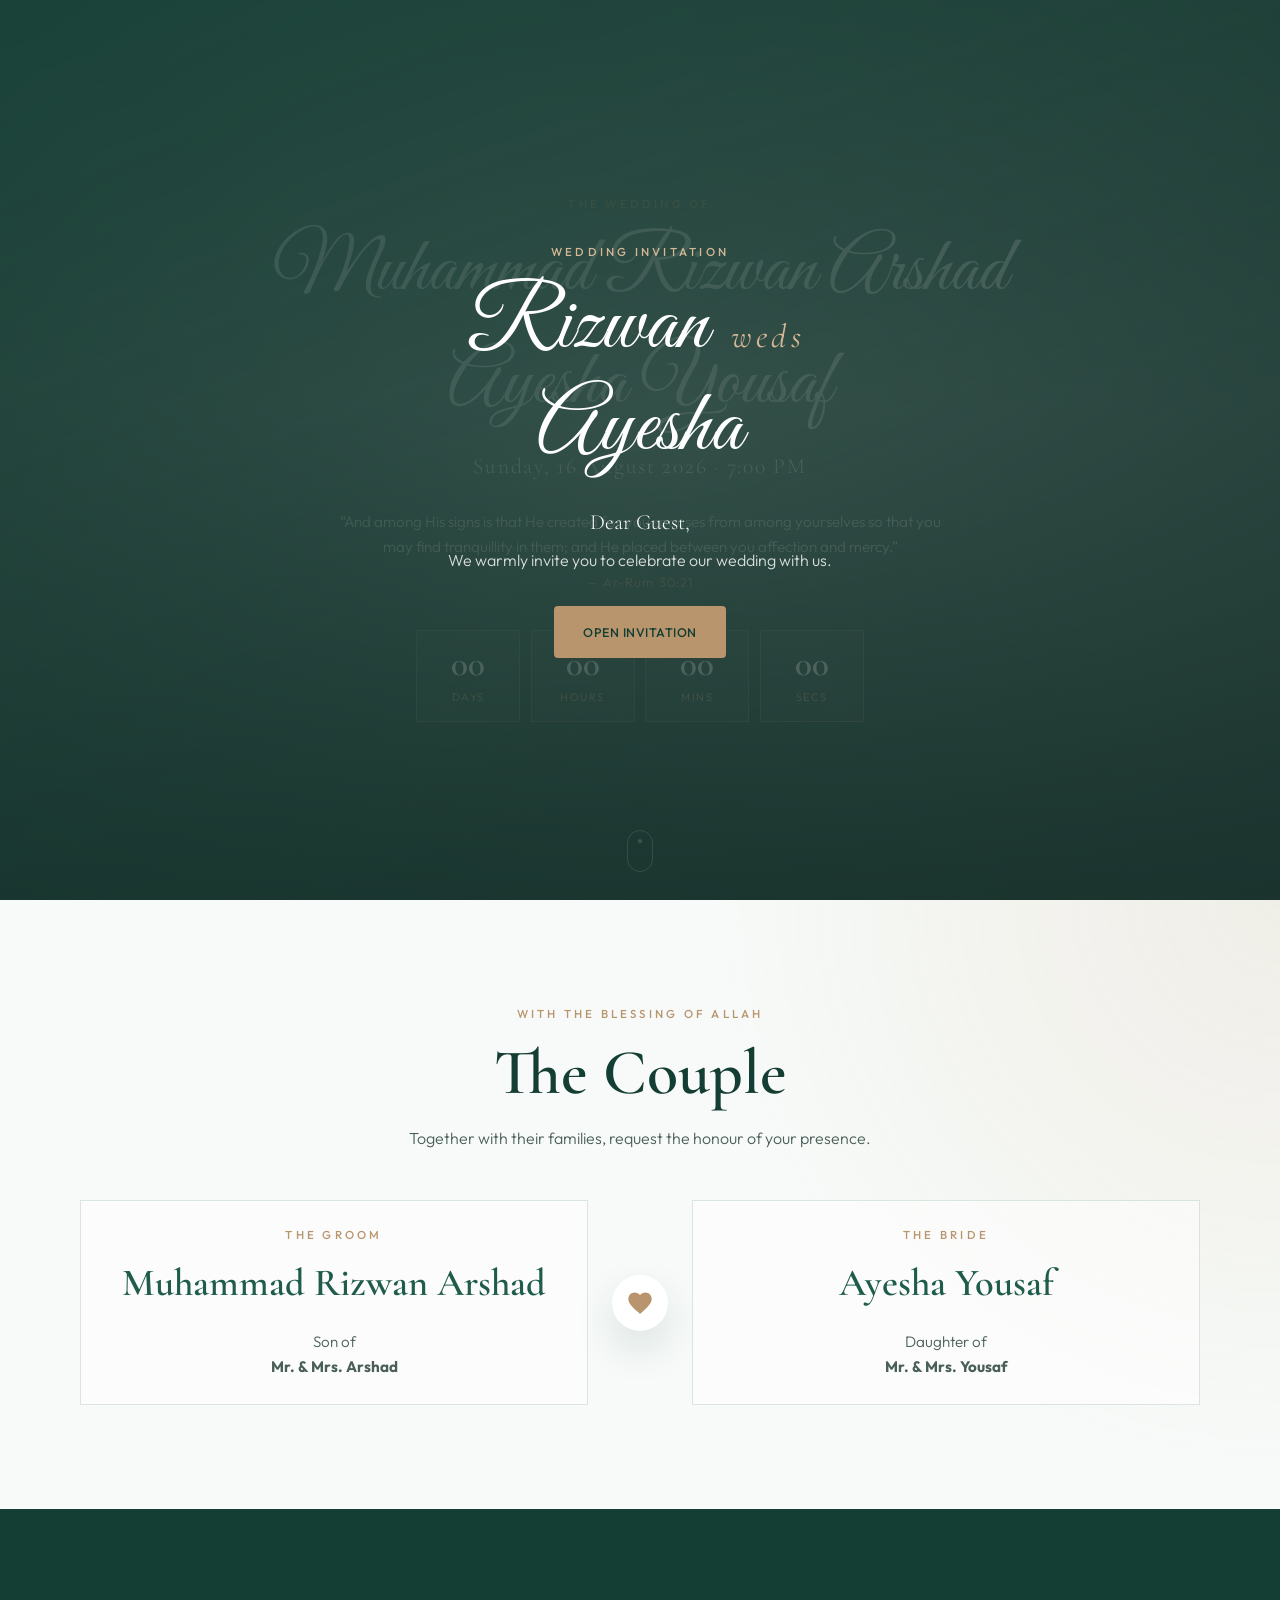
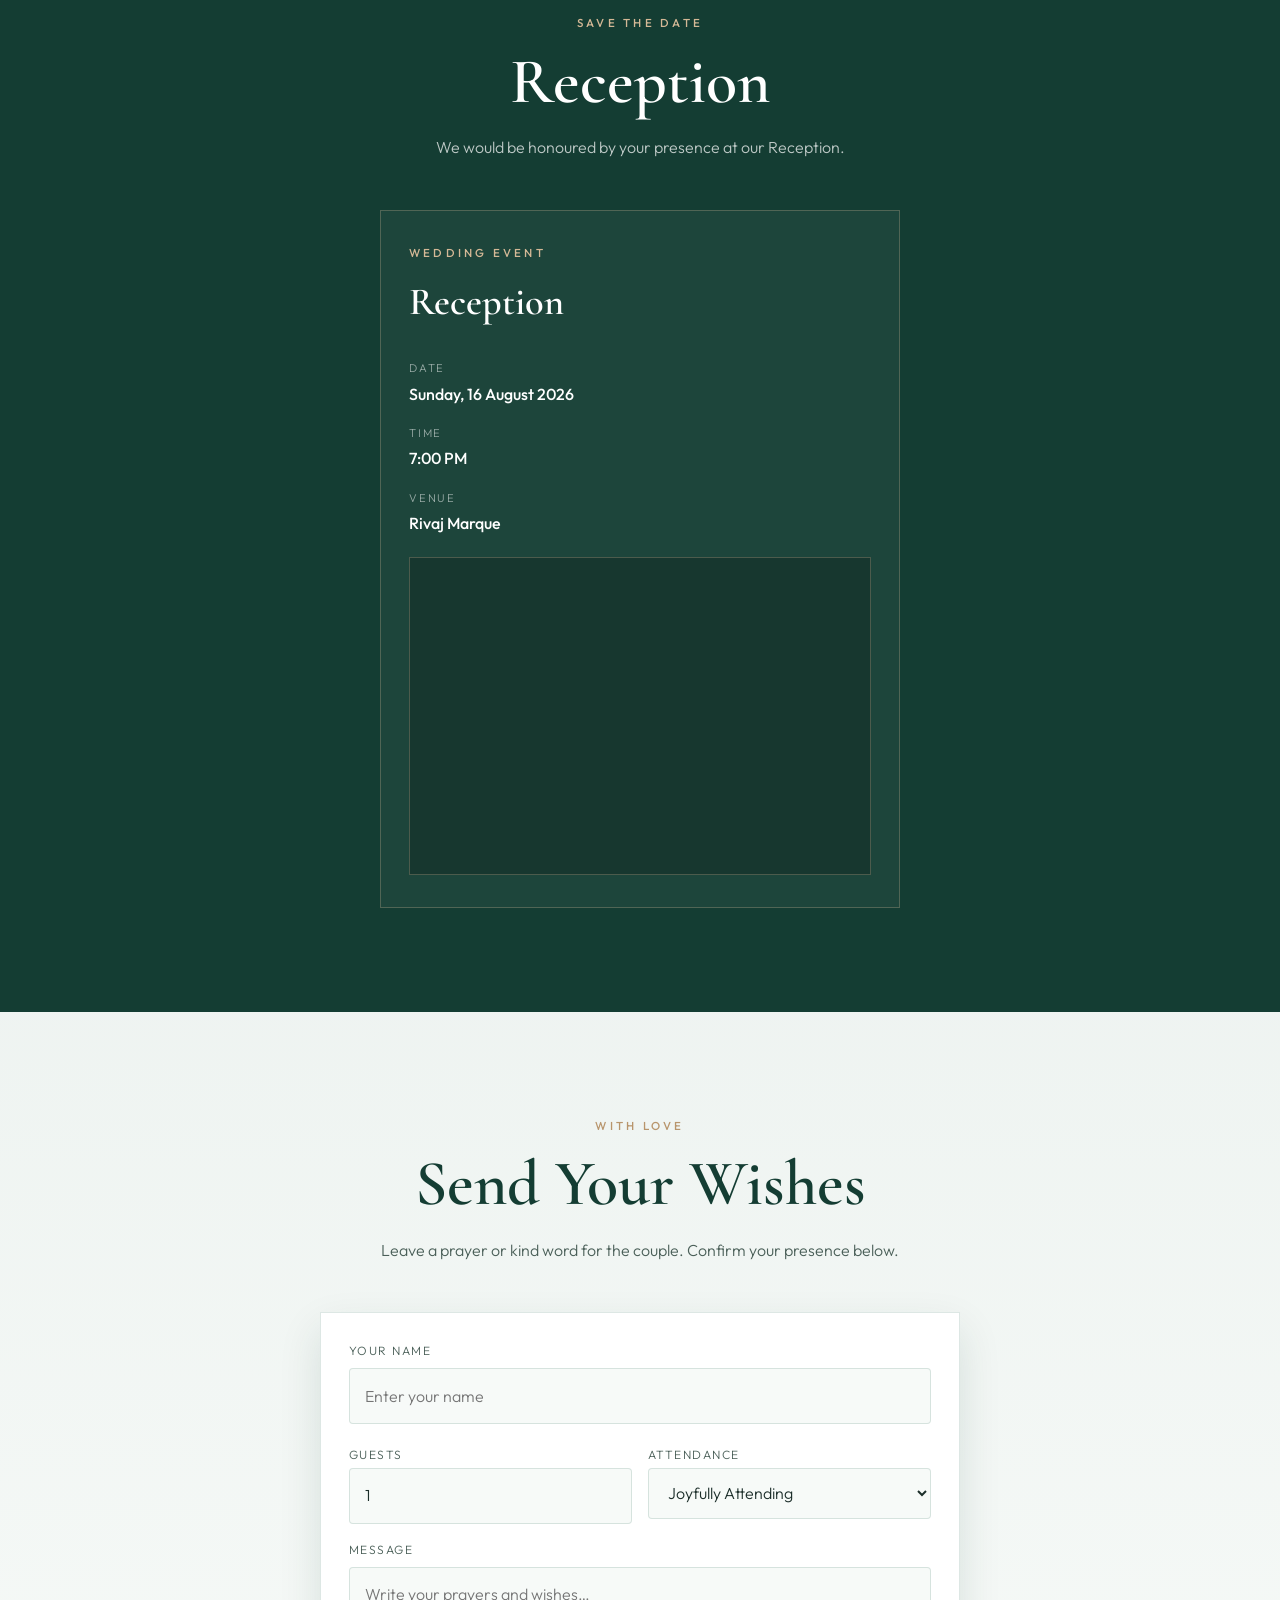
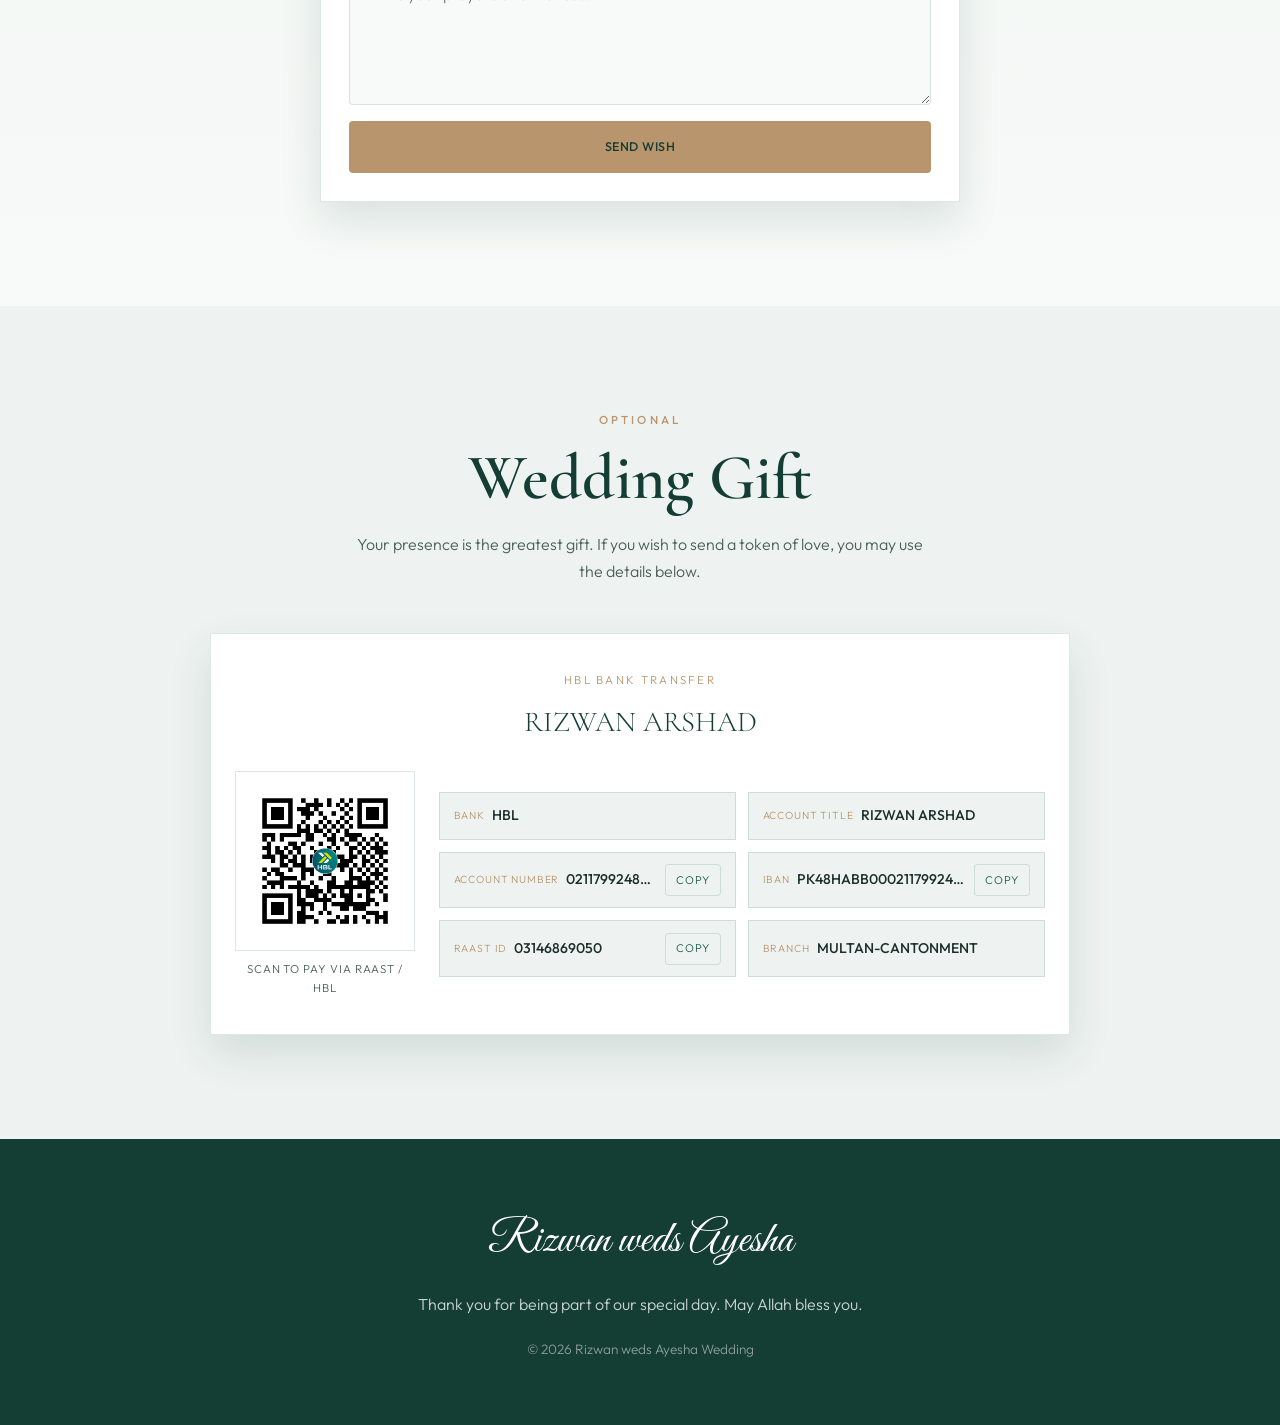
==== commit d8337546: "Hide public wishes list and rebrand to Rizwan weds Ayesha. Co-authored-by: Cursor <cursoragent@curso" ====
--- a/index.html
+++ b/index.html
@@ -3,12 +3,12 @@
   <head>
     <meta charset="UTF-8" />
     <meta name="viewport" content="width=device-width, initial-scale=1.0" />
-    <title>Rizwan & Ayesha — Wedding Invitation</title>
+    <title>Rizwan weds Ayesha — Wedding Invitation</title>
     <meta
       name="description"
       content="You are invited to the wedding of Muhammad Rizwan Arshad & Ayesha Yousaf."
     />
-    <meta property="og:title" content="Rizwan & Ayesha — Wedding Invitation" />
+    <meta property="og:title" content="Rizwan weds Ayesha — Wedding Invitation" />
     <meta
       property="og:description"
       content="You are invited to the wedding of Muhammad Rizwan Arshad & Ayesha Yousaf."
@@ -28,7 +28,7 @@
       <div class="cover__veil"></div>
       <div class="cover__content">
         <p class="cover__eyebrow">Wedding Invitation</p>
-        <h1 class="cover__names">Rizwan <span>&amp;</span> Ayesha</h1>
+        <h1 class="cover__names">Rizwan <span>weds</span> Ayesha</h1>
         <p class="cover__to">
           Dear <span id="guest-name">Guest</span>,
         </p>
@@ -43,7 +43,7 @@
 
     <!-- Sticky top nav (desktop) -->
     <header class="topnav" id="topnav">
-      <a href="#home" class="topnav__brand">Rizwan &amp; Ayesha</a>
+      <a href="#home" class="topnav__brand">Rizwan weds Ayesha</a>
       <nav class="topnav__links" aria-label="Primary">
         <a href="#home">Home</a>
         <a href="#couple">Couple</a>
@@ -234,8 +234,6 @@
             </button>
             <p class="form-note" id="form-note" hidden></p>
           </form>
-
-          <div class="wishes-list" id="wishes-list" aria-live="polite"></div>
         </div>
       </section>
 
@@ -318,12 +316,12 @@
     </main>
 
     <footer class="footer">
-      <p class="footer__names">Rizwan &amp; Ayesha</p>
+      <p class="footer__names">Rizwan weds Ayesha</p>
       <p class="footer__thanks">
         Thank you for being part of our special day. May Allah bless you.
       </p>
       <p class="footer__copy">
-        &copy; <span id="year"></span> Rizwan &amp; Ayesha Wedding
+        &copy; <span id="year"></span> Rizwan weds Ayesha Wedding
       </p>
     </footer>
 
--- a/css/style.css
+++ b/css/style.css
@@ -182,10 +182,12 @@
 .cover__names span {
   display: inline-block;
   font-family: var(--font-heading);
-  font-size: 0.45em;
+  font-size: 0.38em;
   font-style: italic;
   color: var(--gold-soft);
-  margin: 0 0.15em;
+  margin: 0 0.25em;
+  letter-spacing: 0.12em;
+  text-transform: lowercase;
 }
 
 .cover__to {
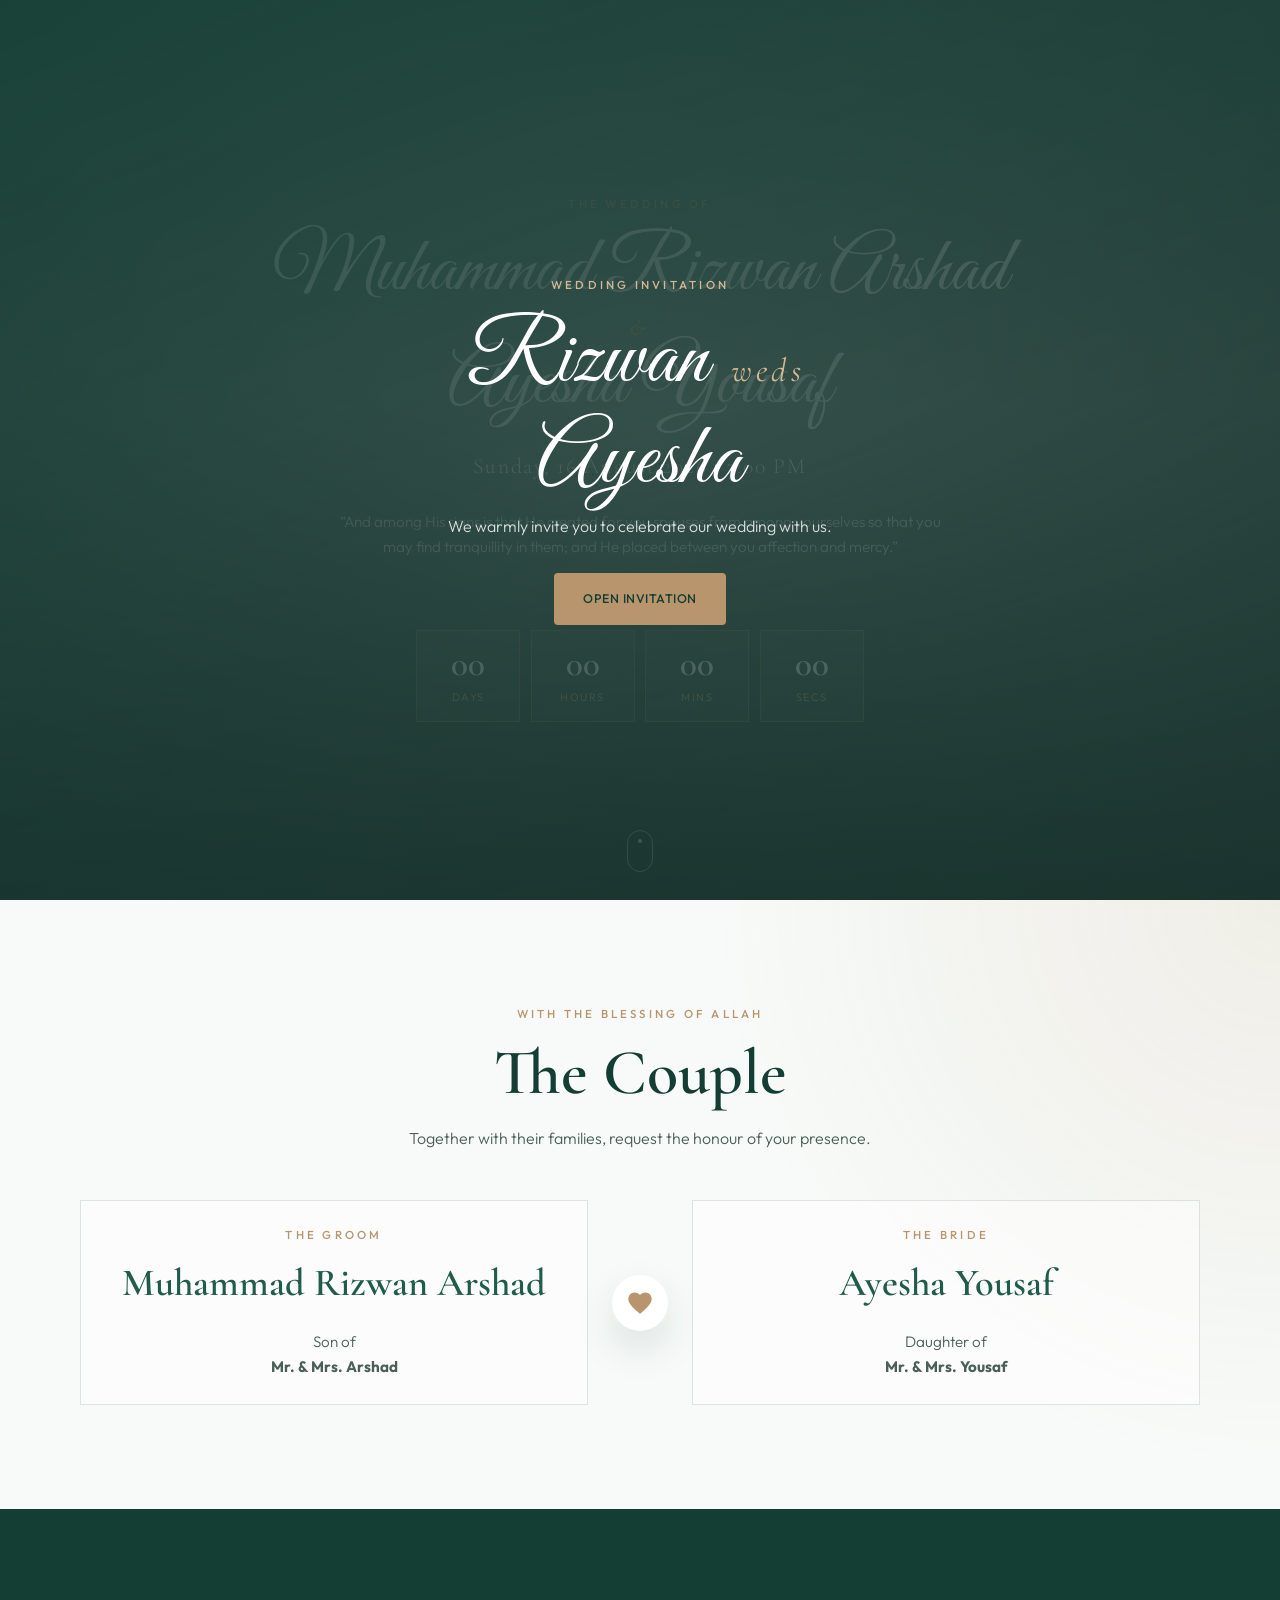
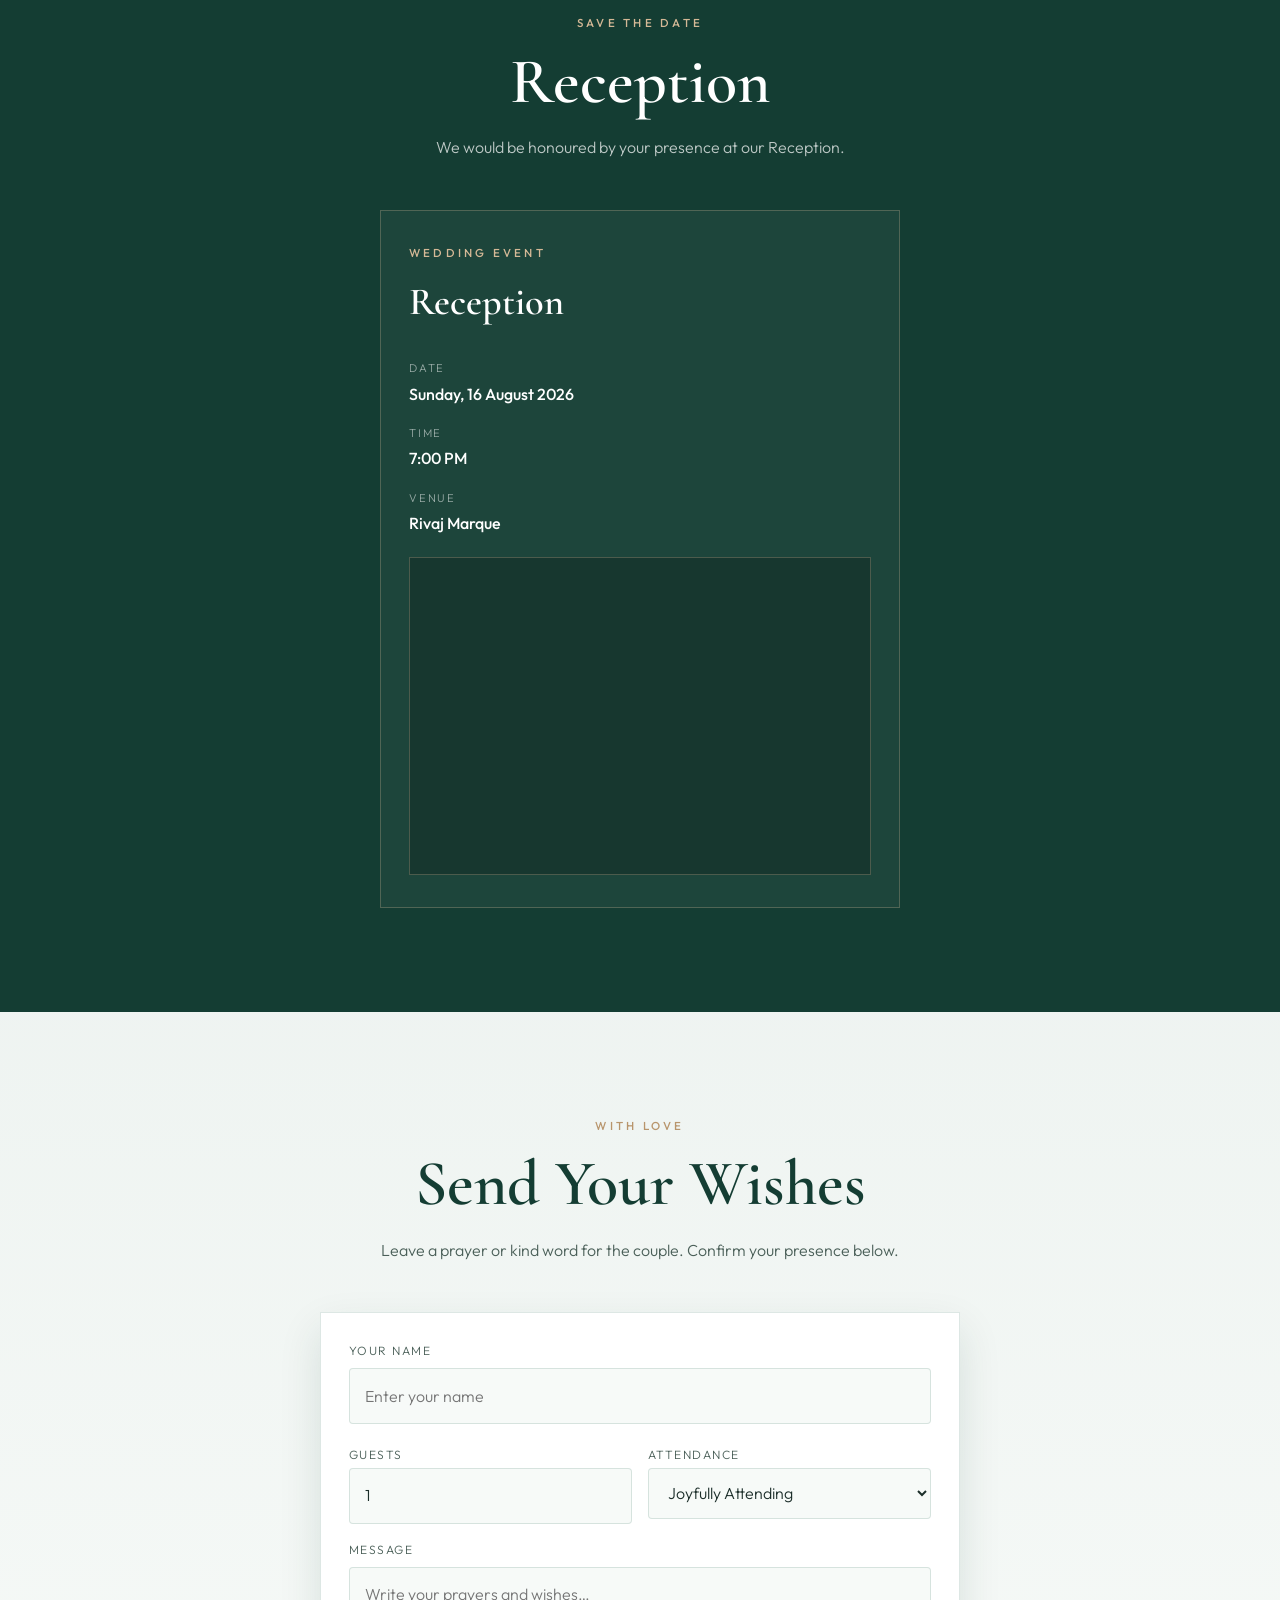
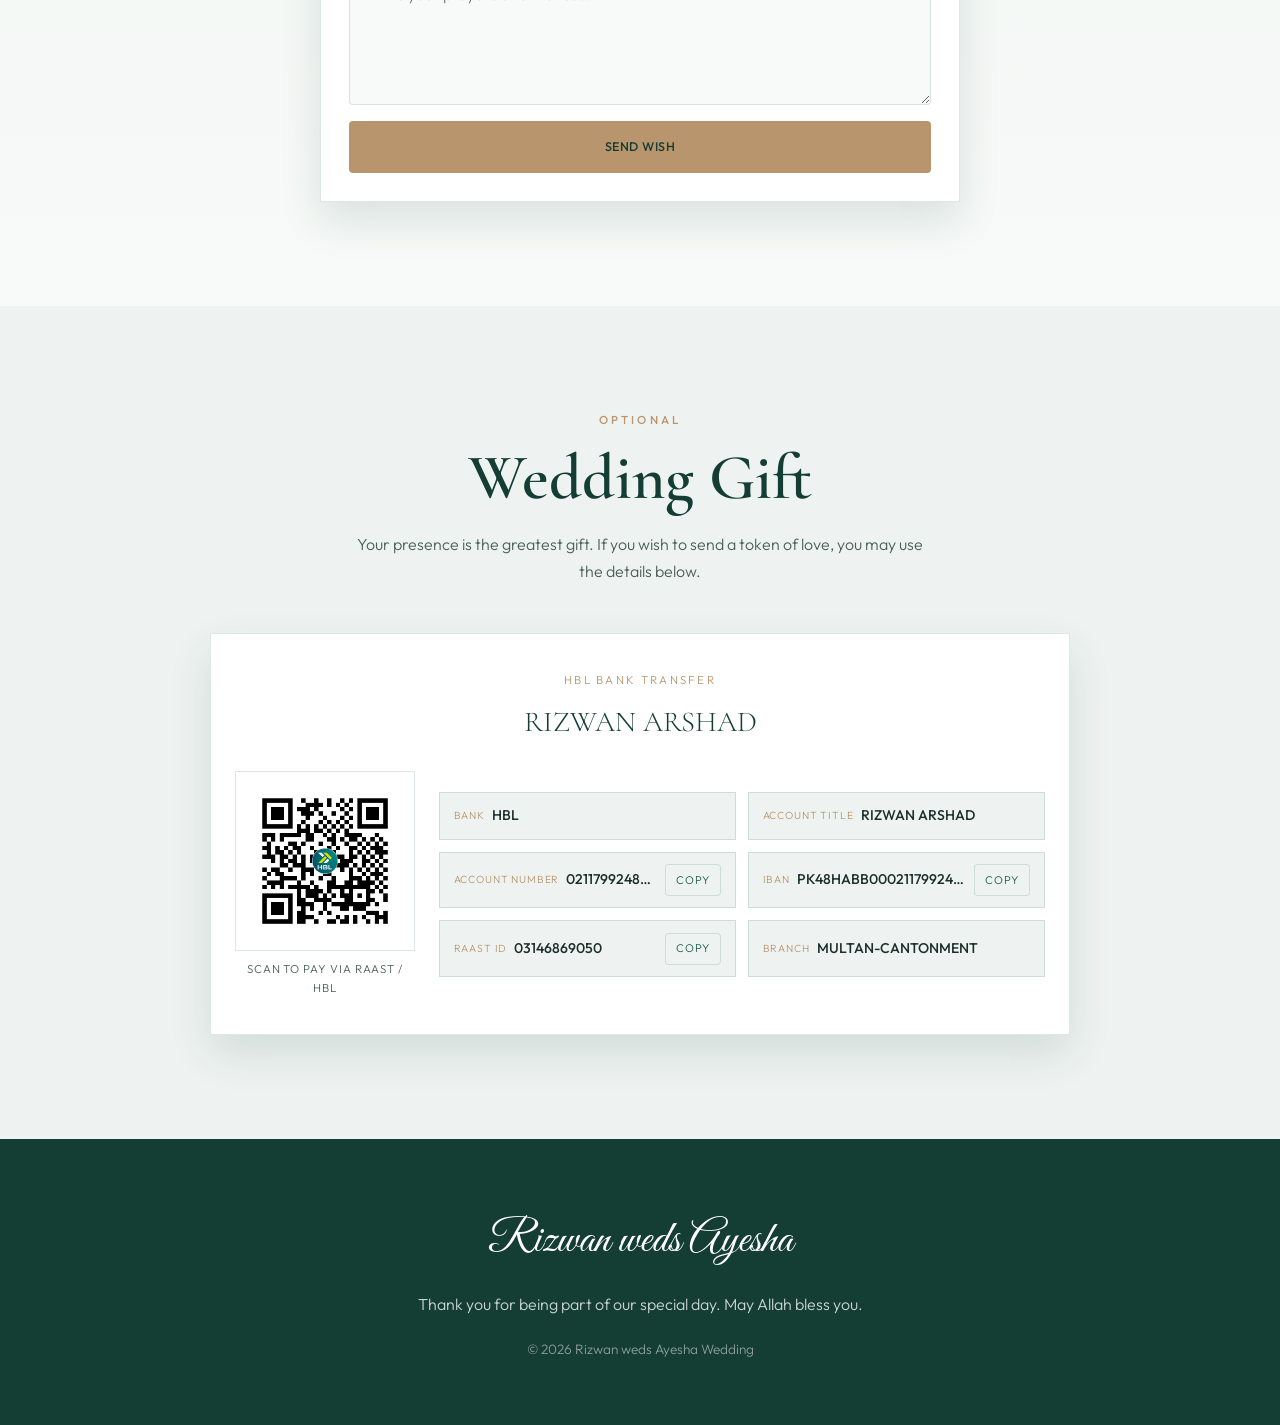
==== commit 3865b26a: "Show Dear guest only when invite link has a name. Co-authored-by: Cursor <cursoragent@cursor.com>" ====
--- a/index.html
+++ b/index.html
@@ -29,8 +29,8 @@
       <div class="cover__content">
         <p class="cover__eyebrow">Wedding Invitation</p>
         <h1 class="cover__names">Rizwan <span>weds</span> Ayesha</h1>
-        <p class="cover__to">
-          Dear <span id="guest-name">Guest</span>,
+        <p class="cover__to" id="cover-to" hidden>
+          Dear <span id="guest-name"></span>,
         </p>
         <p class="cover__invite">
           We warmly invite you to celebrate our wedding with us.
--- a/css/style.css
+++ b/css/style.css
@@ -196,6 +196,10 @@
   font-size: 1.35rem;
 }
 
+.cover__to[hidden] {
+  display: none !important;
+}
+
 .cover__invite {
   margin: 0 0 2rem;
   color: rgba(255, 255, 255, 0.82);
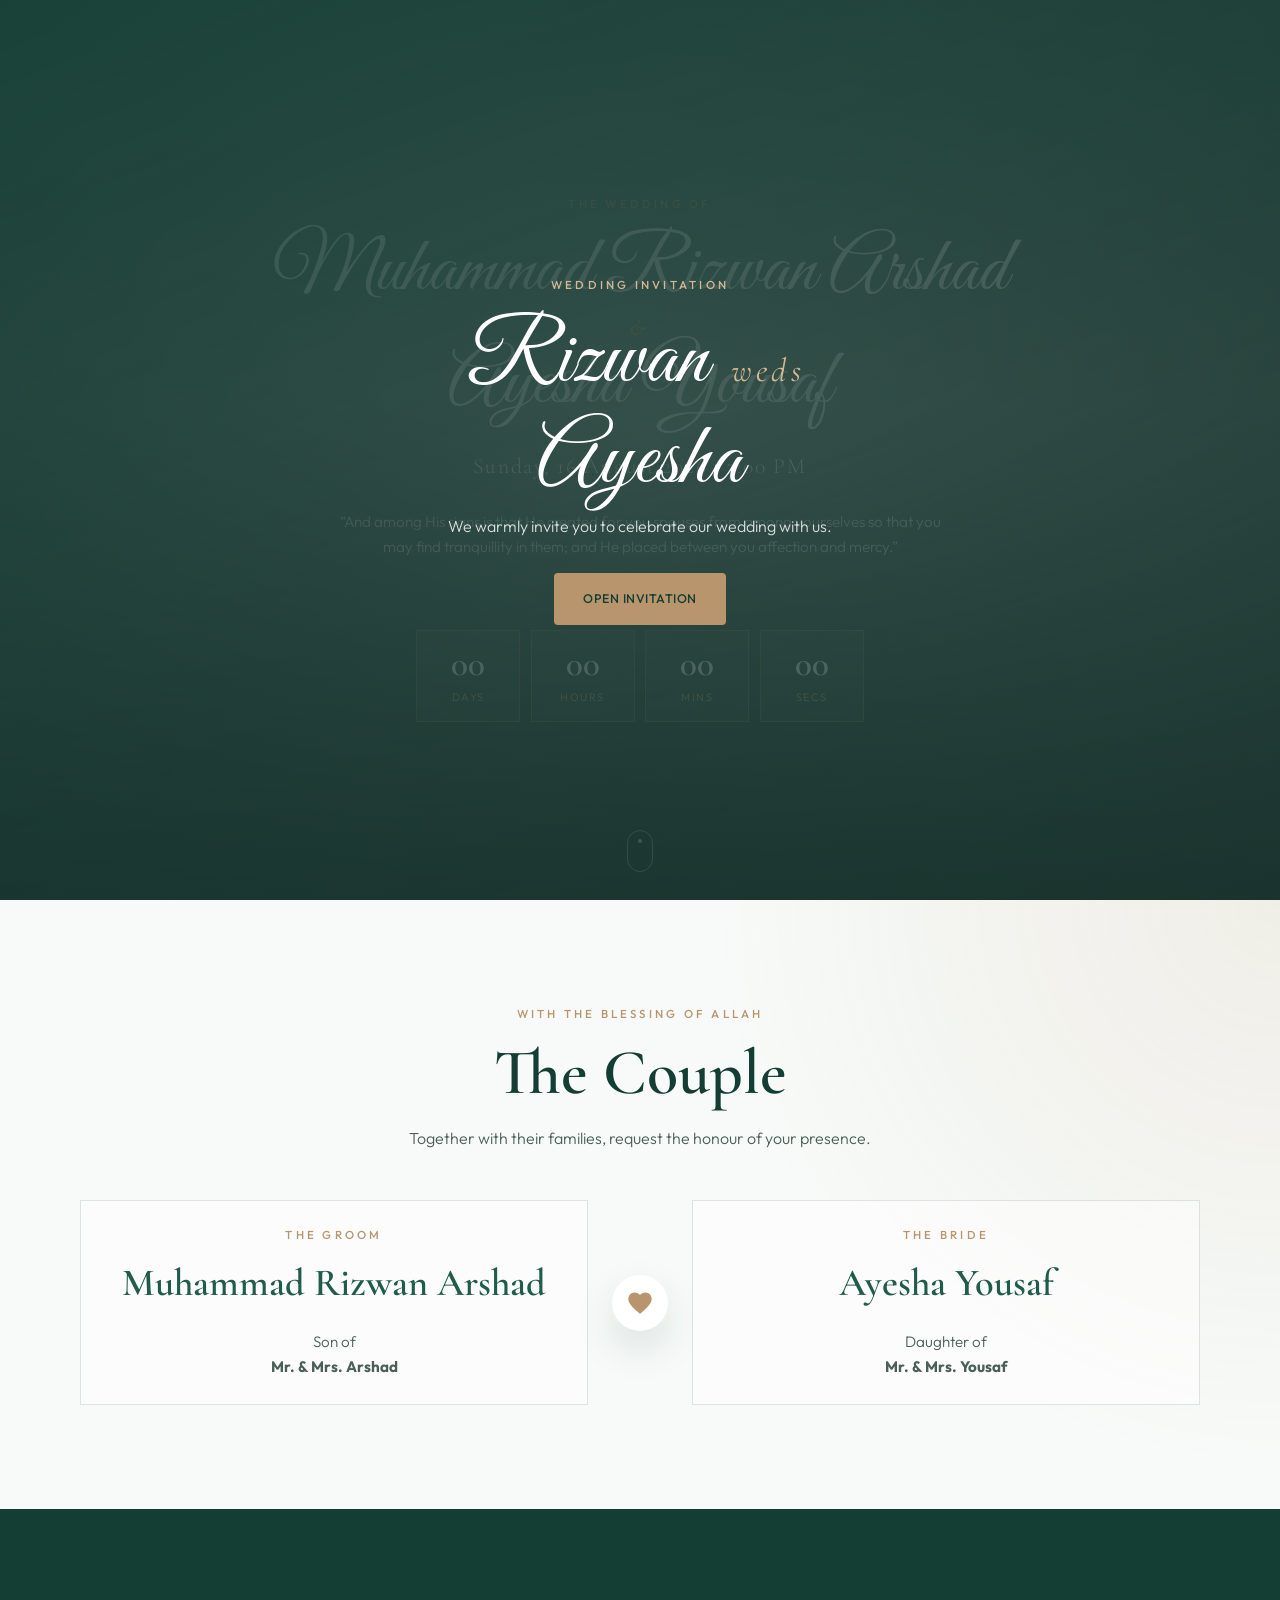
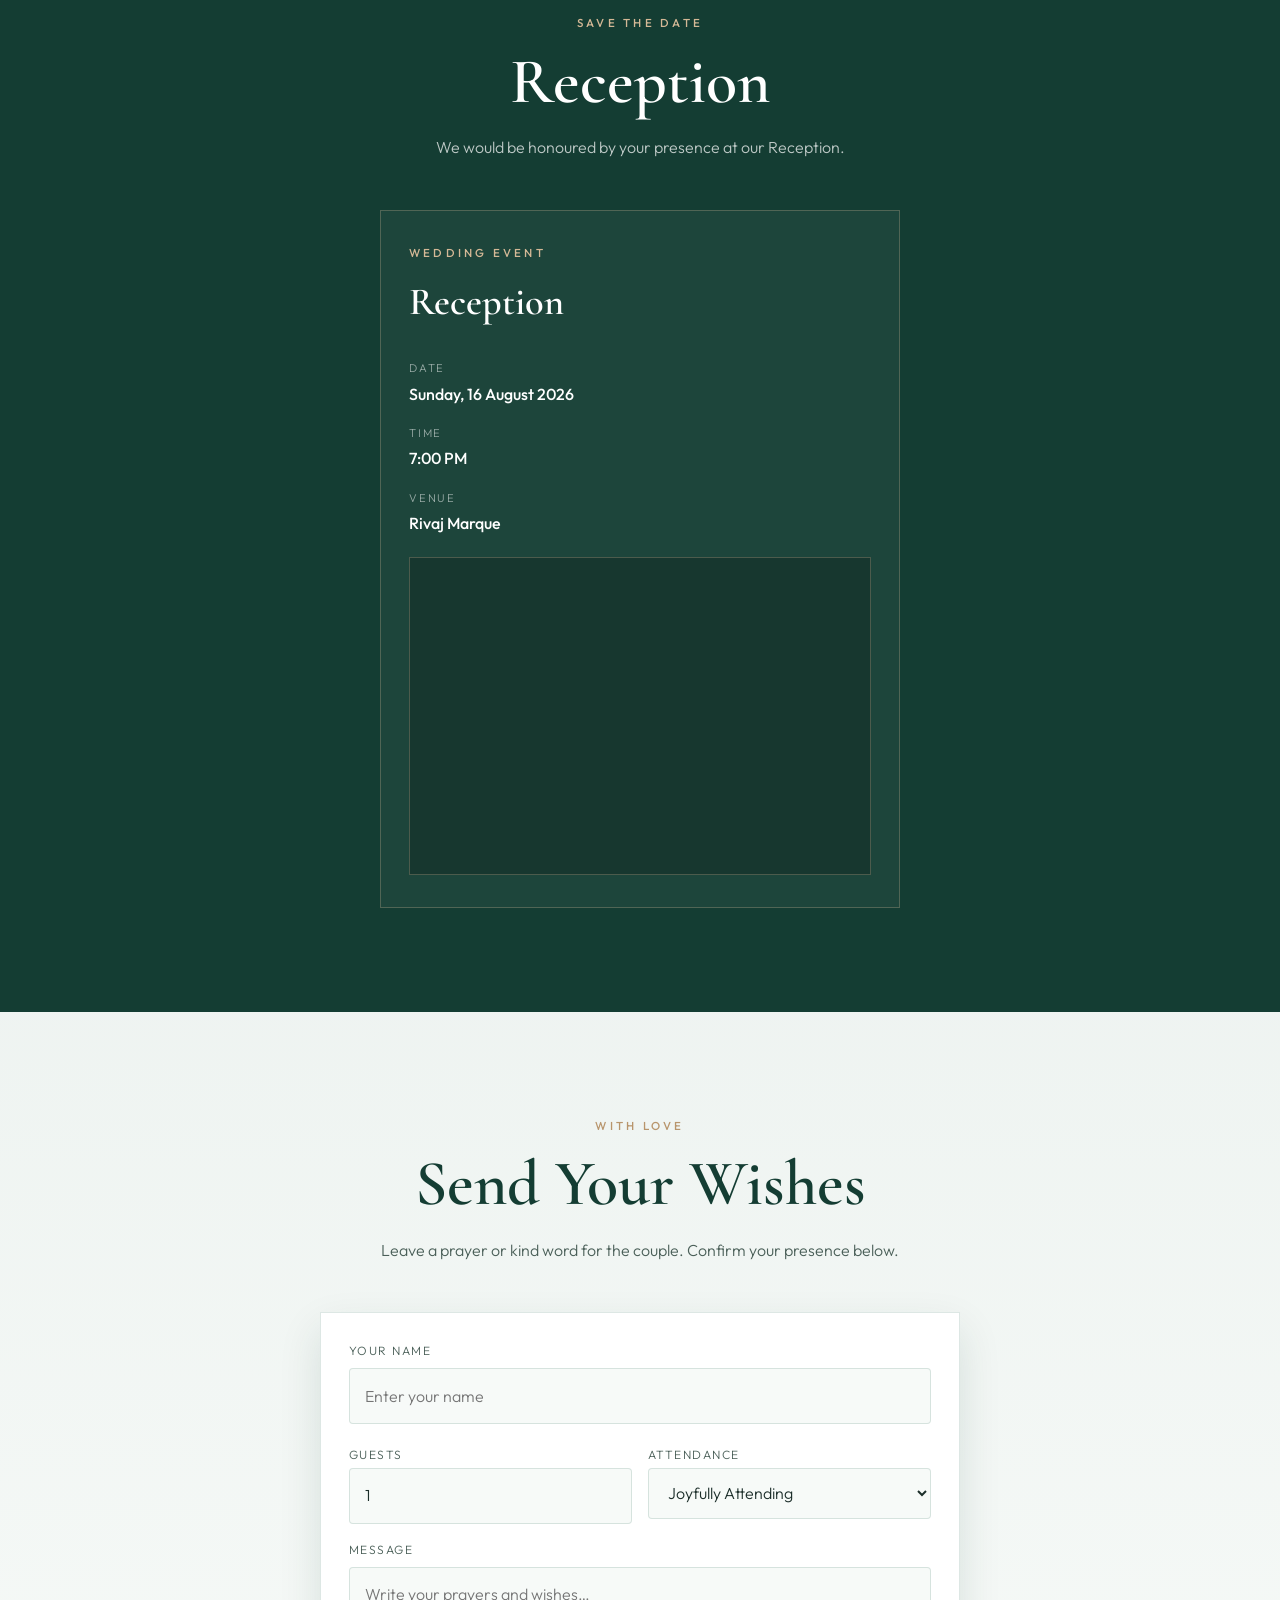
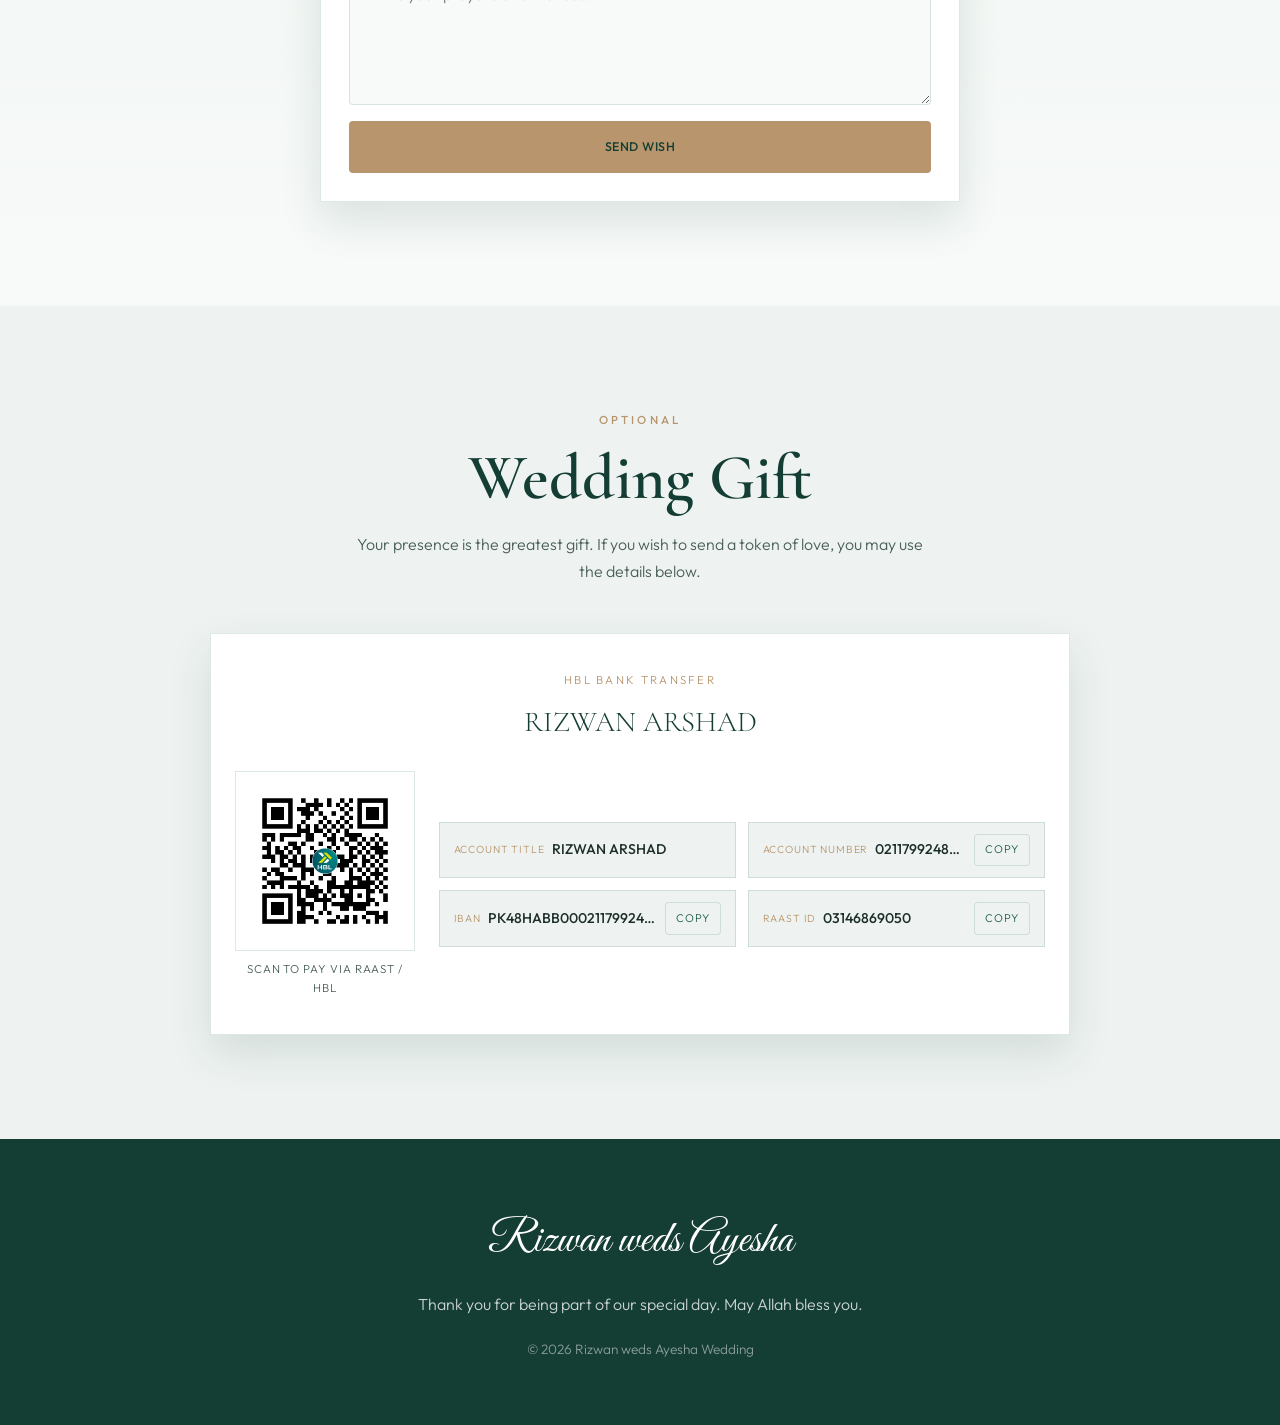
==== commit f39a4eb5: "Remove bank and branch from gift transfer details. Co-authored-by: Cursor <cursoragent@cursor.com>" ====
--- a/index.html
+++ b/index.html
@@ -264,10 +264,6 @@
 
               <ul class="gift-card__details">
                 <li>
-                  <span>Bank</span>
-                  <strong>HBL</strong>
-                </li>
-                <li>
                   <span>Account Title</span>
                   <strong>RIZWAN ARSHAD</strong>
                 </li>
@@ -304,10 +300,6 @@
                     Copy
                   </button>
                 </li>
-                <li>
-                  <span>Branch</span>
-                  <strong>MULTAN-CANTONMENT</strong>
-                </li>
               </ul>
             </div>
           </div>
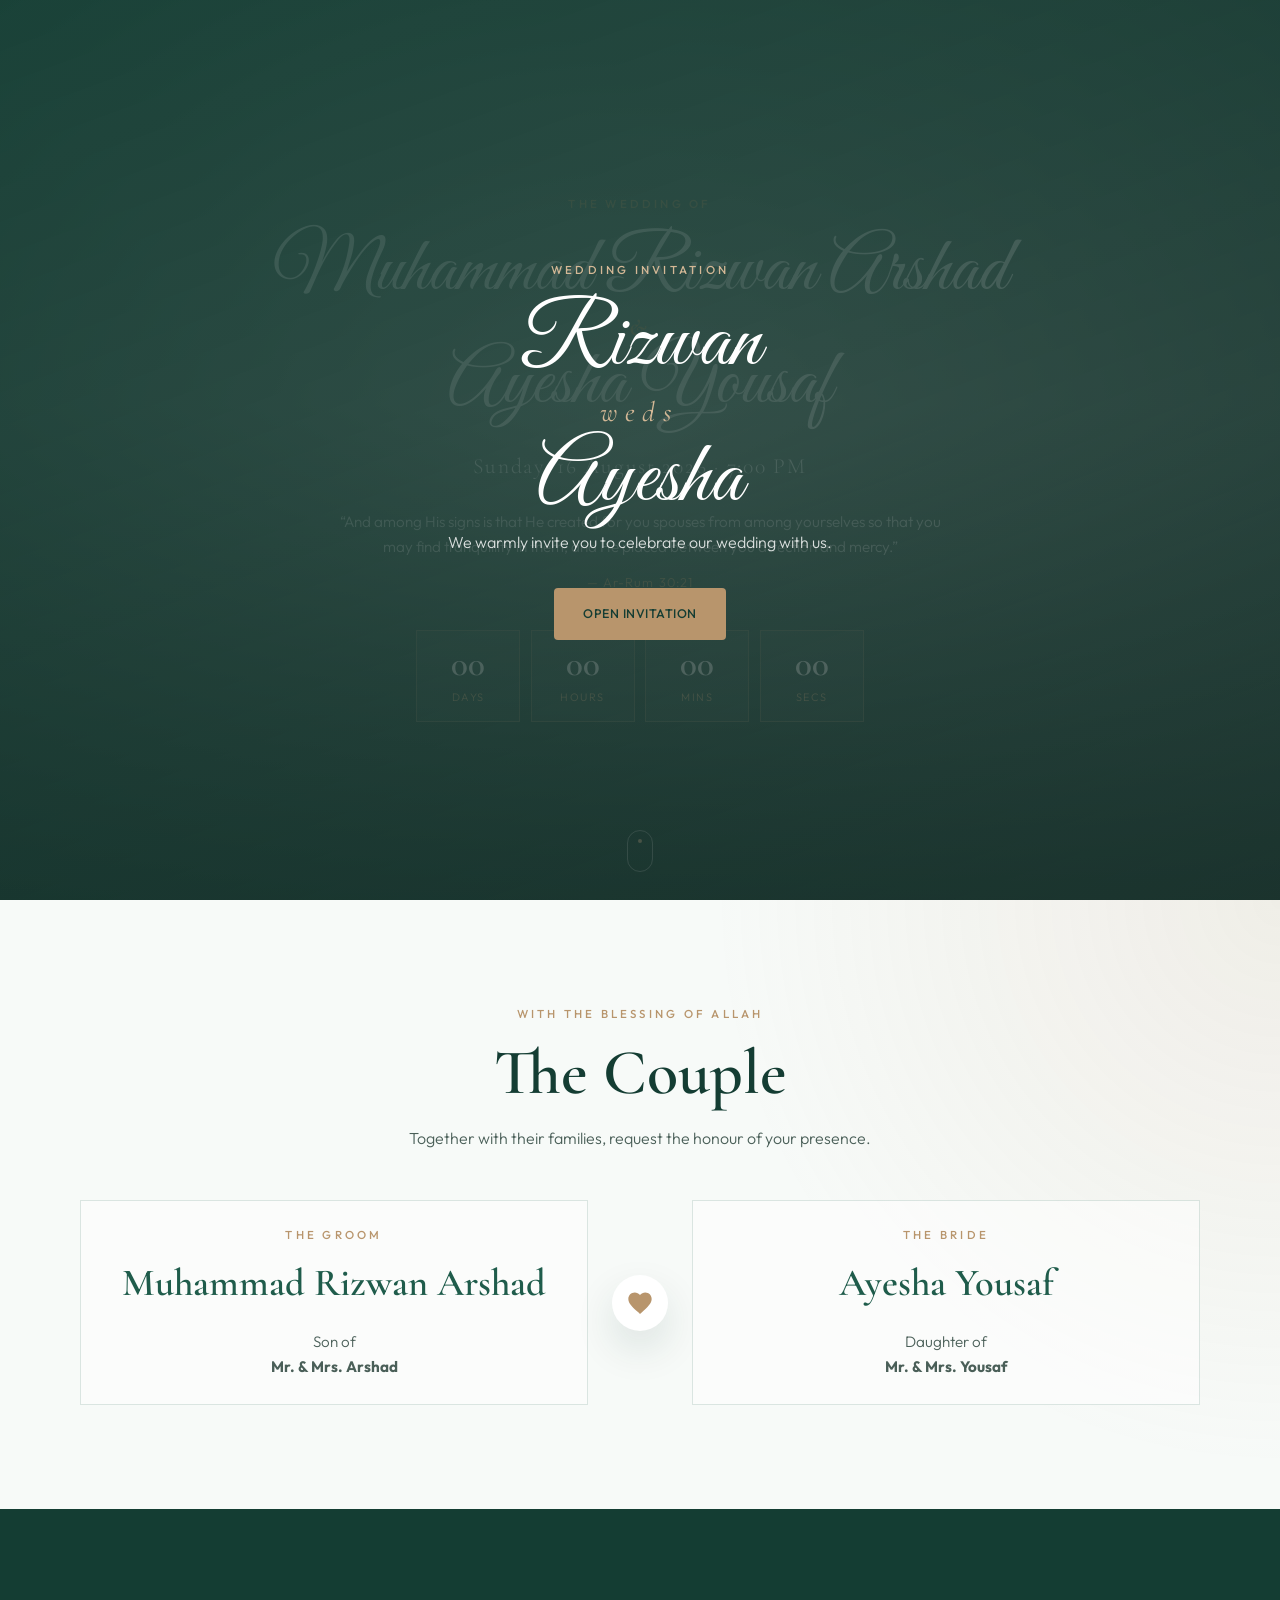
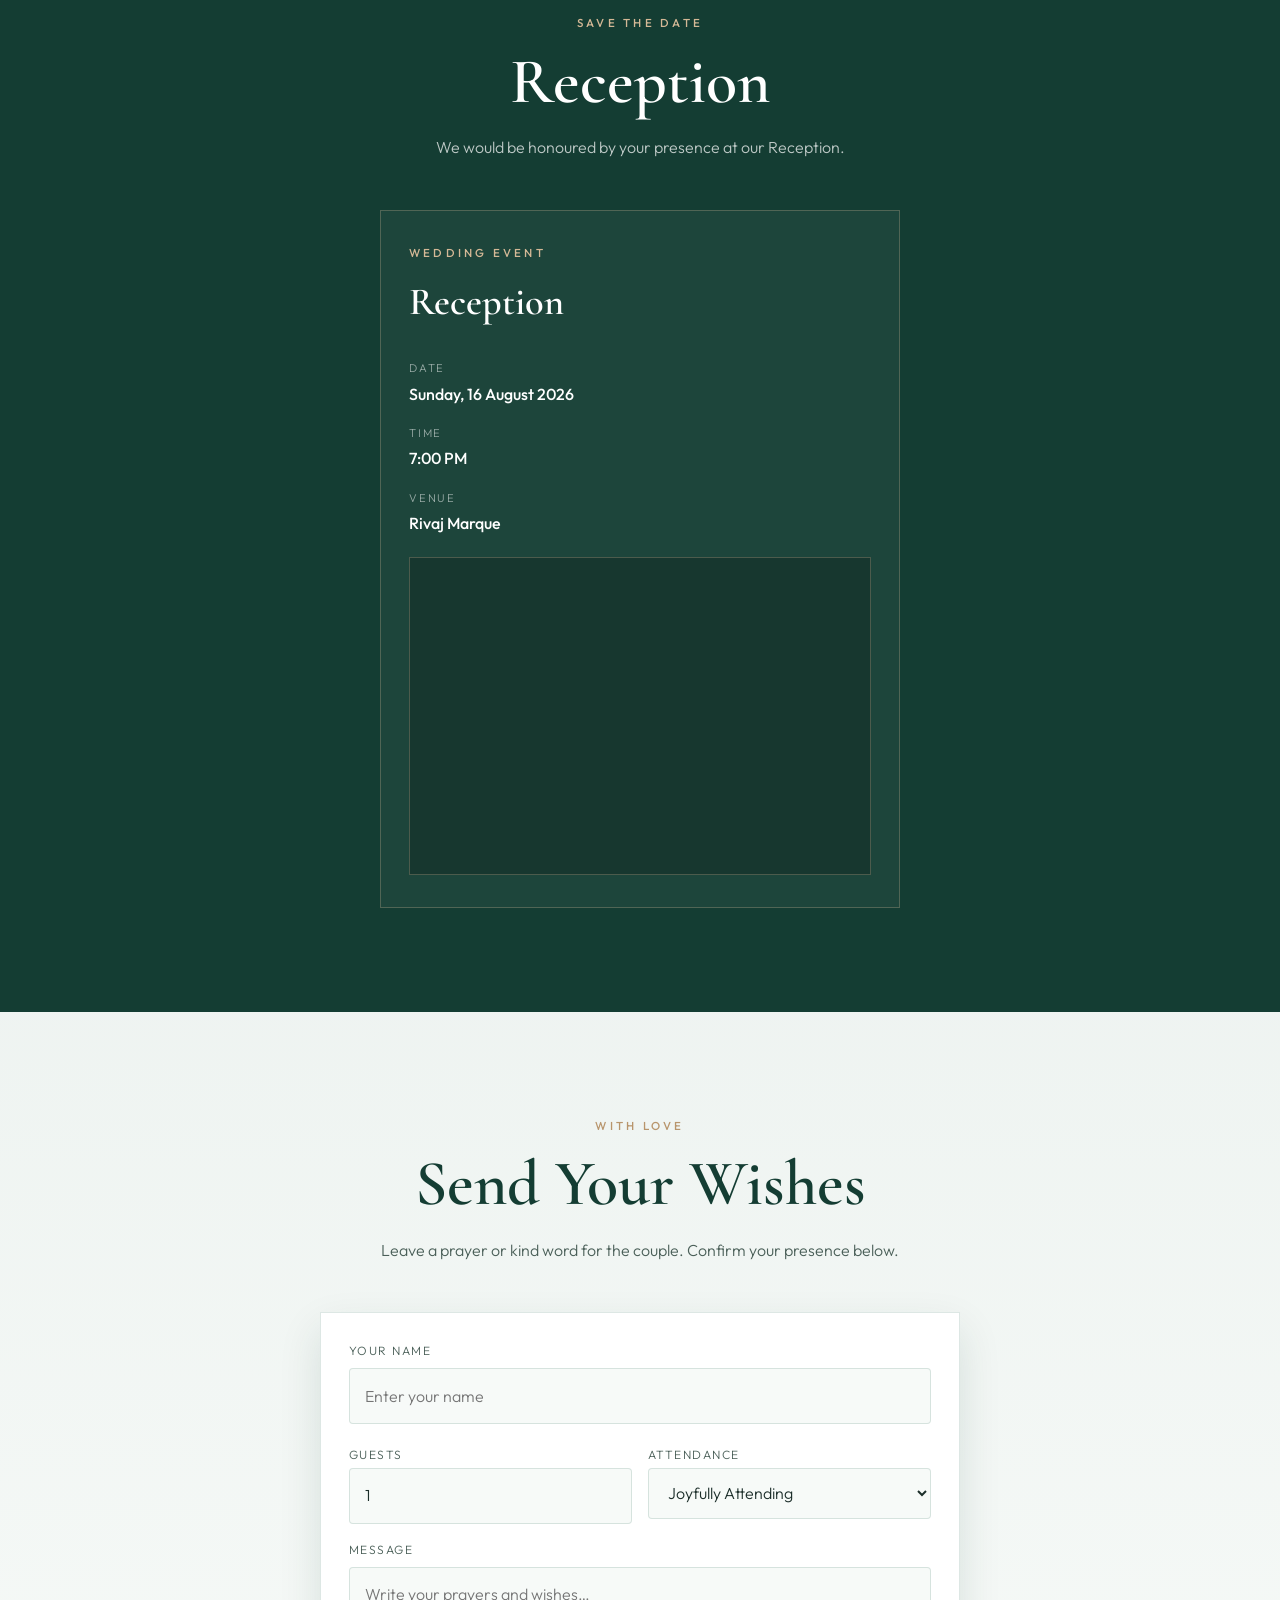
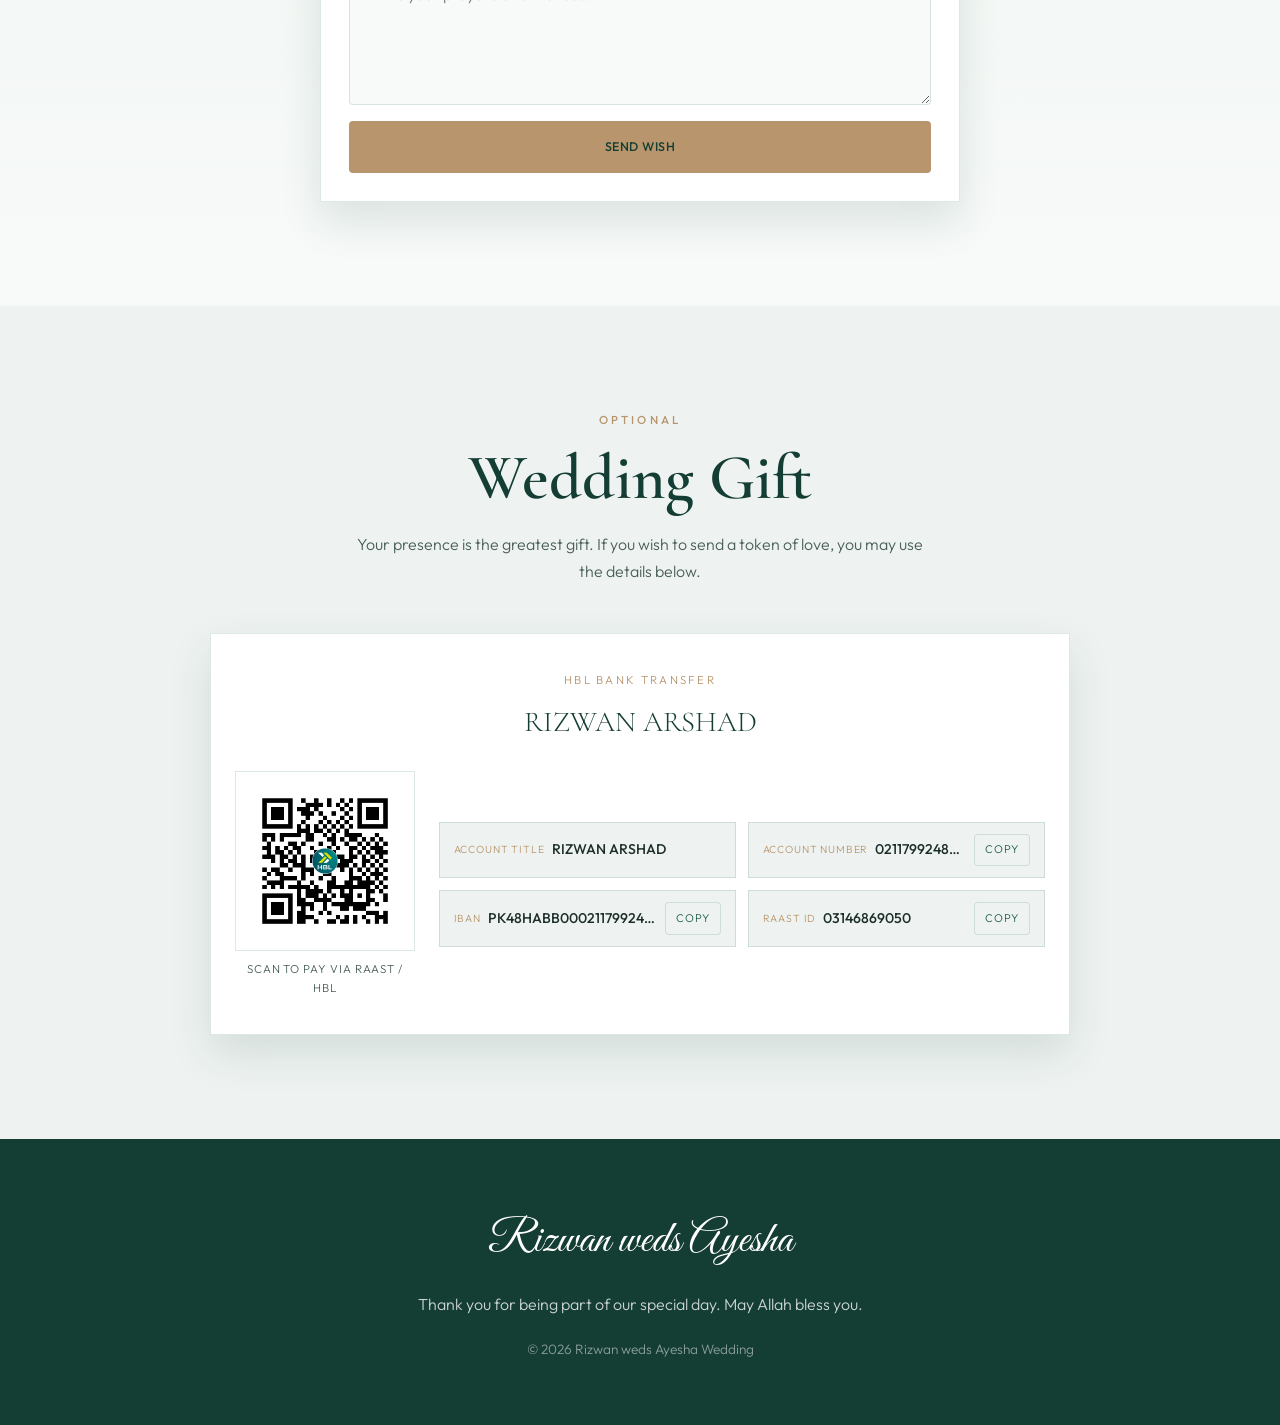
==== commit e65d5c25: "Stack cover names with weds centered between them. Co-authored-by: Cursor <cursoragent@cursor.com>" ====
--- a/index.html
+++ b/index.html
@@ -28,7 +28,11 @@
       <div class="cover__veil"></div>
       <div class="cover__content">
         <p class="cover__eyebrow">Wedding Invitation</p>
-        <h1 class="cover__names">Rizwan <span>weds</span> Ayesha</h1>
+        <h1 class="cover__names">
+          <span class="cover__name">Rizwan</span>
+          <span class="cover__weds">weds</span>
+          <span class="cover__name">Ayesha</span>
+        </h1>
         <p class="cover__to" id="cover-to" hidden>
           Dear <span id="guest-name"></span>,
         </p>
--- a/css/style.css
+++ b/css/style.css
@@ -172,22 +172,31 @@
 
 .cover__names {
   margin: 0;
+  display: flex;
+  flex-direction: column;
+  align-items: center;
+  gap: 0.15rem;
   font-family: var(--font-display);
   font-size: clamp(3.2rem, 10vw, 5.5rem);
   font-weight: 400;
-  line-height: 1.15;
+  line-height: 1.1;
   color: var(--white);
 }
 
-.cover__names span {
-  display: inline-block;
+.cover__name {
+  display: block;
+}
+
+.cover__weds {
+  display: block;
   font-family: var(--font-heading);
-  font-size: 0.38em;
+  font-size: 0.32em;
   font-style: italic;
   color: var(--gold-soft);
-  margin: 0 0.25em;
-  letter-spacing: 0.12em;
+  letter-spacing: 0.28em;
   text-transform: lowercase;
+  line-height: 1;
+  margin: 0.2rem 0;
 }
 
 .cover__to {
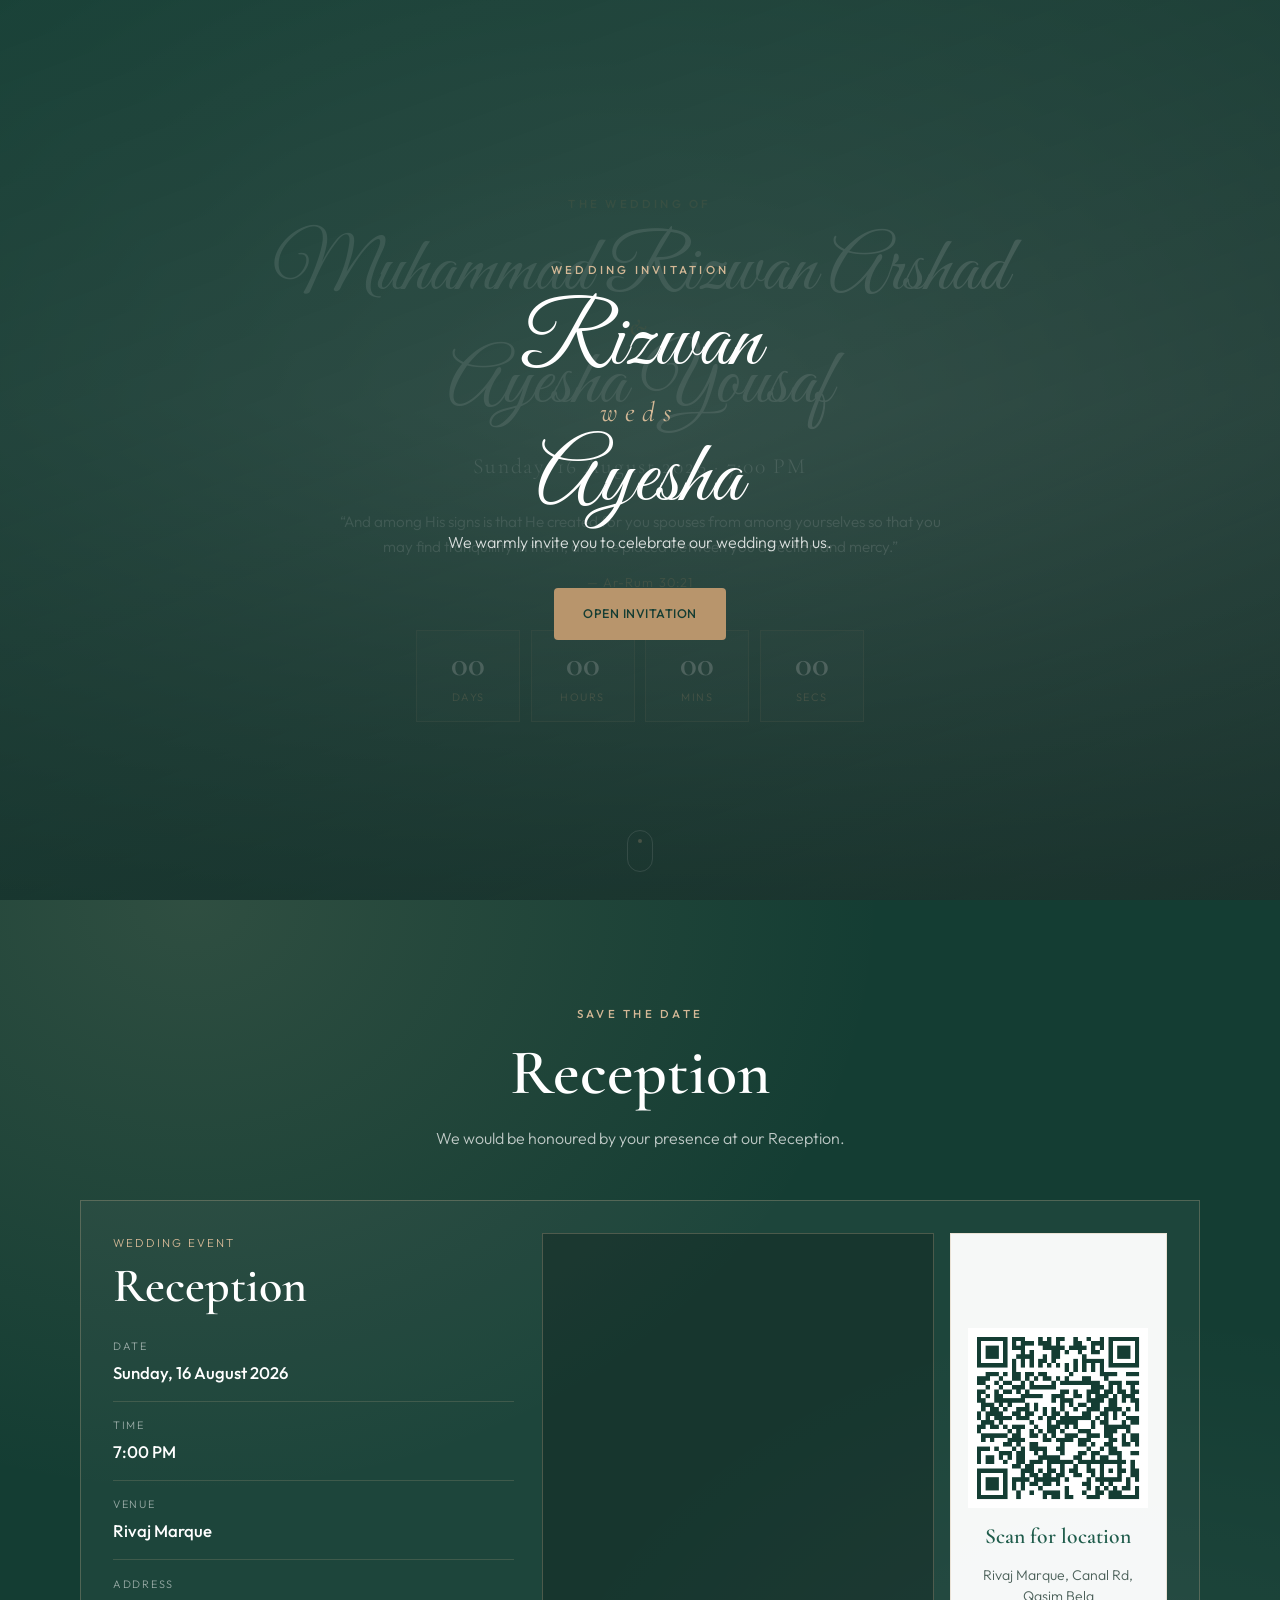
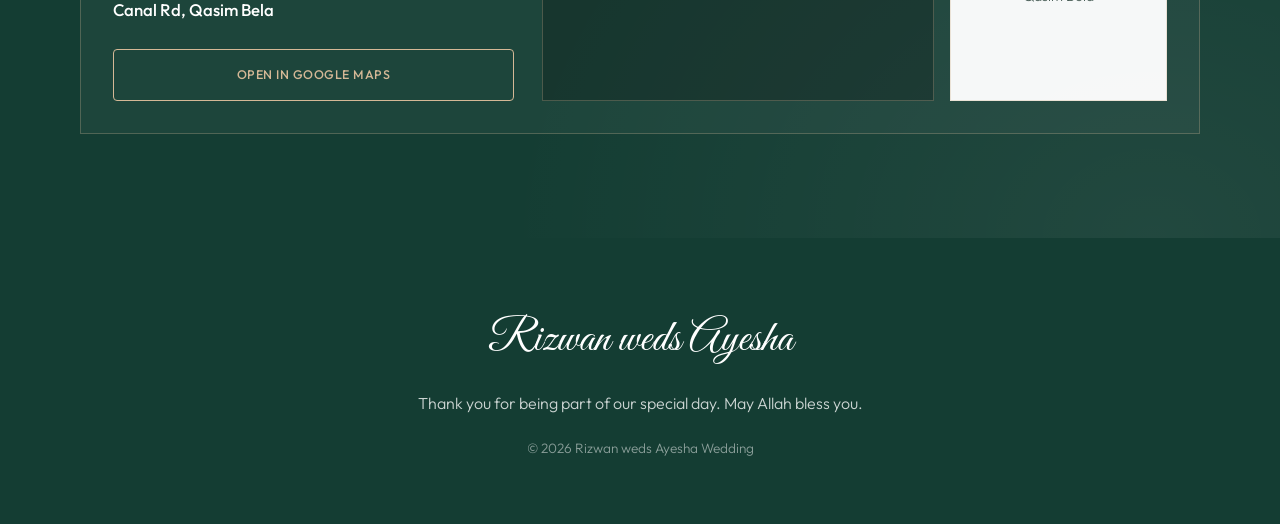
==== commit e1521901: "Simplify invitation page and use UUID guest invite links. Remove couple/wishes/gift sections, improv" ====
--- a/index.html
+++ b/index.html
@@ -50,9 +50,7 @@
       <a href="#home" class="topnav__brand">Rizwan weds Ayesha</a>
       <nav class="topnav__links" aria-label="Primary">
         <a href="#home">Home</a>
-        <a href="#couple">Couple</a>
         <a href="#events">Event</a>
-        <a href="#wishes">Wishes</a>
       </nav>
     </header>
 
@@ -95,48 +93,9 @@
             </div>
           </div>
         </div>
-        <a href="#couple" class="hero__scroll" aria-label="Scroll to couple">
+        <a href="#events" class="hero__scroll" aria-label="Scroll to event">
           <span></span>
         </a>
-      </section>
-
-      <!-- Couple -->
-      <section id="couple" class="section couple">
-        <div class="container">
-          <p class="section__eyebrow">With the blessing of Allah</p>
-          <h2 class="section__title">The Couple</h2>
-          <p class="section__lead">
-            Together with their families, request the honour of your presence.
-          </p>
-
-          <div class="couple__grid couple__grid--names">
-            <article class="person reveal">
-              <p class="person__role">The Groom</p>
-              <h3 class="person__name">Muhammad Rizwan Arshad</h3>
-              <p class="person__parents">
-                Son of<br />
-                <strong>Mr. &amp; Mrs. Arshad</strong>
-              </p>
-            </article>
-
-            <div class="couple__heart" aria-hidden="true">
-              <svg viewBox="0 0 24 24" width="28" height="28" fill="currentColor">
-                <path
-                  d="M12 21.35l-1.45-1.32C5.4 15.36 2 12.28 2 8.5 2 5.42 4.42 3 7.5 3c1.74 0 3.41.81 4.5 2.09C13.09 3.81 14.76 3 16.5 3 19.58 3 22 5.42 22 8.5c0 3.78-3.4 6.86-8.55 11.54L12 21.35z"
-                />
-              </svg>
-            </div>
-
-            <article class="person reveal">
-              <p class="person__role">The Bride</p>
-              <h3 class="person__name">Ayesha Yousaf</h3>
-              <p class="person__parents">
-                Daughter of<br />
-                <strong>Mr. &amp; Mrs. Yousaf</strong>
-              </p>
-            </article>
-          </div>
-        </div>
       </section>
 
       <!-- Events -->
@@ -148,11 +107,12 @@
             We would be honoured by your presence at our Reception.
           </p>
 
-          <div class="events__grid events__grid--single">
-            <article class="event-card reveal">
-              <p class="event-card__label">Wedding Event</p>
-              <h3 class="event-card__title">Reception</h3>
-              <ul class="event-card__meta">
+          <article class="reception reveal">
+            <div class="reception__details">
+              <p class="reception__label">Wedding Event</p>
+              <h3 class="reception__title">Reception</h3>
+
+              <ul class="reception__meta">
                 <li>
                   <span>Date</span>
                   <strong>Sunday, 16 August 2026</strong>
@@ -165,8 +125,24 @@
                   <span>Venue</span>
                   <strong>Rivaj Marque</strong>
                 </li>
+                <li>
+                  <span>Address</span>
+                  <strong>Canal Rd, Qasim Bela</strong>
+                </li>
               </ul>
-              <div class="event-card__map">
+
+              <a
+                class="btn btn--outline reception__maps-btn"
+                href="https://maps.app.goo.gl/EoSqMKJwAgEKK4Fd7"
+                target="_blank"
+                rel="noopener noreferrer"
+              >
+                Open in Google Maps
+              </a>
+            </div>
+
+            <div class="reception__location">
+              <div class="reception__map">
                 <iframe
                   title="Reception venue — Rivaj Marque"
                   src="https://www.google.com/maps/embed?pb=!1m18!1m12!1m3!1d215.5364558596095!2d71.4065037167226!3d30.191895358683688!2m3!1f0!2f0!3f0!3m2!1i1024!2i768!4f13.1!3m3!1m2!1s0x393b330035f97d11%3A0x957143590ad08eba!2sRivaj%20Marque!5e0!3m2!1sen!2s!4v1785497154416!5m2!1sen!2s"
@@ -175,138 +151,29 @@
                   allowfullscreen
                 ></iframe>
               </div>
-            </article>
-          </div>
-        </div>
-      </section>
-
-      <!-- Wishes / RSVP -->
-      <section id="wishes" class="section wishes">
-        <div class="container container--narrow">
-          <p class="section__eyebrow">With love</p>
-          <h2 class="section__title">Send Your Wishes</h2>
-          <p class="section__lead">
-            Leave a prayer or kind word for the couple. Confirm your presence
-            below.
-          </p>
-
-          <form id="wish-form" class="wish-form reveal" novalidate>
-            <div class="form-row">
-              <label for="wish-name">Your Name</label>
-              <input
-                type="text"
-                id="wish-name"
-                name="name"
-                required
-                autocomplete="name"
-                placeholder="Enter your name"
-              />
-            </div>
-            <div class="form-row form-row--split">
-              <div>
-                <label for="wish-guests">Guests</label>
-                <input
-                  type="number"
-                  id="wish-guests"
-                  name="guests"
-                  min="1"
-                  max="10"
-                  value="1"
-                />
-              </div>
-              <div>
-                <label for="wish-rsvp">Attendance</label>
-                <select id="wish-rsvp" name="rsvp" required>
-                  <option value="attending">Joyfully Attending</option>
-                  <option value="maybe">Hopefully Attending</option>
-                  <option value="declined">Unable to Attend</option>
-                </select>
-              </div>
-            </div>
-            <div class="form-row">
-              <label for="wish-message">Message</label>
-              <textarea
-                id="wish-message"
-                name="message"
-                rows="4"
-                required
-                placeholder="Write your prayers and wishes…"
-              ></textarea>
-            </div>
-            <button type="submit" class="btn btn--primary btn--full">
-              Send Wish
-            </button>
-            <p class="form-note" id="form-note" hidden></p>
-          </form>
-        </div>
-      </section>
-
-      <!-- Gift -->
-      <section id="gift" class="section gift">
-        <div class="container container--narrow">
-          <p class="section__eyebrow">Optional</p>
-          <h2 class="section__title">Wedding Gift</h2>
-          <p class="section__lead">
-            Your presence is the greatest gift. If you wish to send a token of
-            love, you may use the details below.
-          </p>
-
-          <div class="gift-card reveal">
-            <p class="gift-card__bank">HBL Bank Transfer</p>
-            <p class="gift-card__name">RIZWAN ARSHAD</p>
-
-            <div class="gift-card__body">
-              <div class="gift-card__qr">
-                <img
-                  src="assets/hbl-raast-qr.png"
-                  alt="HBL Raast QR code for RIZWAN ARSHAD"
-                  width="220"
-                  height="220"
-                />
-                <p class="gift-card__qr-label">Scan to pay via Raast / HBL</p>
-              </div>
-
-              <ul class="gift-card__details">
-                <li>
-                  <span>Account Title</span>
-                  <strong>RIZWAN ARSHAD</strong>
-                </li>
-                <li>
-                  <span>Account Number</span>
-                  <strong id="account-number">02117992482303</strong>
-                  <button
-                    type="button"
-                    class="btn-copy"
-                    data-copy="02117992482303"
-                  >
-                    Copy
-                  </button>
-                </li>
-                <li>
-                  <span>IBAN</span>
-                  <strong id="iban-number">PK48HABB0002117992482303</strong>
-                  <button
-                    type="button"
-                    class="btn-copy"
-                    data-copy="PK48HABB0002117992482303"
-                  >
-                    Copy
-                  </button>
-                </li>
-                <li>
-                  <span>Raast ID</span>
-                  <strong id="raast-id">03146869050</strong>
-                  <button
-                    type="button"
-                    class="btn-copy"
-                    data-copy="03146869050"
-                  >
-                    Copy
-                  </button>
-                </li>
-              </ul>
-            </div>
-          </div>
+
+              <aside class="reception__qr">
+                <a
+                  class="reception__qr-link"
+                  href="https://maps.app.goo.gl/EoSqMKJwAgEKK4Fd7"
+                  target="_blank"
+                  rel="noopener noreferrer"
+                  aria-label="Open Rivaj Marque location in Google Maps"
+                >
+                  <img
+                    src="assets/rivaj-marque-qr.png"
+                    alt="QR code for Rivaj Marque location on Google Maps"
+                    width="180"
+                    height="180"
+                  />
+                </a>
+                <p class="reception__qr-title">Scan for location</p>
+                <p class="reception__qr-text">
+                  Rivaj Marque, Canal Rd, Qasim Bela
+                </p>
+              </aside>
+            </div>
+          </article>
         </div>
       </section>
     </main>
@@ -329,14 +196,6 @@
         </svg>
         <span>Home</span>
       </a>
-      <a href="#couple" class="bottomnav__link" data-section="couple">
-        <svg viewBox="0 0 24 24" width="20" height="20" fill="currentColor" aria-hidden="true">
-          <path
-            d="M12 21.35l-1.45-1.32C5.4 15.36 2 12.28 2 8.5 2 5.42 4.42 3 7.5 3c1.74 0 3.41.81 4.5 2.09C13.09 3.81 14.76 3 16.5 3 19.58 3 22 5.42 22 8.5c0 3.78-3.4 6.86-8.55 11.54L12 21.35z"
-          />
-        </svg>
-        <span>Couple</span>
-      </a>
       <a href="#events" class="bottomnav__link" data-section="events">
         <svg viewBox="0 0 24 24" width="20" height="20" fill="currentColor" aria-hidden="true">
           <path
@@ -345,22 +204,6 @@
         </svg>
         <span>Event</span>
       </a>
-      <a href="#wishes" class="bottomnav__link" data-section="wishes">
-        <svg viewBox="0 0 24 24" width="20" height="20" fill="currentColor" aria-hidden="true">
-          <path
-            d="M20 2H4c-1.1 0-2 .9-2 2v18l4-4h14c1.1 0 2-.9 2-2V4c0-1.1-.9-2-2-2zm0 14H5.17L4 17.17V4h16v12z"
-          />
-        </svg>
-        <span>Wishes</span>
-      </a>
-      <a href="#gift" class="bottomnav__link" data-section="gift">
-        <svg viewBox="0 0 24 24" width="20" height="20" fill="currentColor" aria-hidden="true">
-          <path
-            d="M20 6h-2.18c.11-.31.18-.65.18-1a2.996 2.996 0 0 0-5.5-1.65l-.5.67-.5-.68C10.96 2.54 10.05 2 9 2 7.34 2 6 3.34 6 5c0 .35.07.69.18 1H4c-1.11 0-1.99.89-1.99 2L2 19c0 1.11.89 2 2 2h16c1.11 0 2-.89 2-2V8c0-1.11-.89-2-2-2zm-5-2c.55 0 1 .45 1 1s-.45 1-1 1-1-.45-1-1 .45-1 1-1zM9 4c.55 0 1 .45 1 1s-.45 1-1 1-1-.45-1-1 .45-1 1-1zm11 15H4v-2h16v2zm0-5H4V8h5.08L7 10.83 8.62 12 11 8.76l1-1.36 1 1.36L15.38 12 17 10.83 14.92 8H20v6z"
-          />
-        </svg>
-        <span>Gift</span>
-      </a>
     </nav>
 
     <button type="button" id="to-top" class="to-top" aria-label="Back to top" hidden>
--- a/css/style.css
+++ b/css/style.css
@@ -516,9 +516,12 @@
   }
 }
 
-/* Events */
+/* Events / Reception */
 .events {
-  background: var(--emerald-deep);
+  background:
+    radial-gradient(ellipse at 15% 0%, rgba(212, 184, 150, 0.14), transparent 45%),
+    radial-gradient(ellipse at 90% 100%, rgba(255, 255, 255, 0.06), transparent 40%),
+    var(--emerald-deep);
   color: var(--white);
 }
 
@@ -635,6 +638,149 @@
 .events .btn--outline:hover {
   background: var(--gold-soft);
   color: var(--emerald-deep);
+}
+
+.reception {
+  margin-top: 2.5rem;
+  display: grid;
+  gap: 1.5rem;
+  padding: 1.75rem;
+  background: rgba(255, 255, 255, 0.04);
+  border: 1px solid rgba(212, 184, 150, 0.28);
+}
+
+@media (min-width: 900px) {
+  .reception {
+    grid-template-columns: minmax(240px, 0.9fr) 1.4fr;
+    gap: 1.75rem;
+    padding: 2rem;
+    align-items: stretch;
+  }
+}
+
+.reception__label {
+  margin: 0 0 0.45rem;
+  font-size: 0.72rem;
+  letter-spacing: 0.18em;
+  text-transform: uppercase;
+  color: var(--gold-soft);
+}
+
+.reception__title {
+  margin: 0 0 1.5rem;
+  font-family: var(--font-heading);
+  font-size: clamp(2.2rem, 4vw, 3rem);
+  font-weight: 600;
+  line-height: 1.1;
+}
+
+.reception__meta {
+  list-style: none;
+  margin: 0 0 1.5rem;
+  padding: 0;
+  display: grid;
+  gap: 0.9rem;
+}
+
+.reception__meta li {
+  display: grid;
+  gap: 0.2rem;
+  padding-bottom: 0.85rem;
+  border-bottom: 1px solid rgba(212, 184, 150, 0.18);
+}
+
+.reception__meta li:last-child {
+  border-bottom: 0;
+  padding-bottom: 0;
+}
+
+.reception__meta span {
+  font-size: 0.68rem;
+  letter-spacing: 0.16em;
+  text-transform: uppercase;
+  color: rgba(255, 255, 255, 0.55);
+}
+
+.reception__meta strong {
+  font-weight: 500;
+  font-size: 1.05rem;
+}
+
+.reception__maps-btn {
+  width: 100%;
+  justify-content: center;
+}
+
+.reception__location {
+  display: grid;
+  gap: 1rem;
+}
+
+@media (min-width: 640px) {
+  .reception__location {
+    grid-template-columns: 1.35fr 0.75fr;
+    align-items: stretch;
+  }
+}
+
+.reception__map {
+  border: 1px solid rgba(212, 184, 150, 0.28);
+  overflow: hidden;
+  min-height: 260px;
+  background: rgba(0, 0, 0, 0.22);
+}
+
+.reception__map iframe {
+  width: 100%;
+  height: 100%;
+  min-height: 260px;
+  border: 0;
+  display: block;
+  filter: grayscale(0.12) contrast(1.05) saturate(0.92);
+}
+
+.reception__qr {
+  display: flex;
+  flex-direction: column;
+  align-items: center;
+  justify-content: center;
+  text-align: center;
+  gap: 0.65rem;
+  padding: 1.25rem 1rem;
+  background: rgba(255, 255, 255, 0.96);
+  color: var(--emerald-deep);
+  border: 1px solid rgba(212, 184, 150, 0.35);
+}
+
+.reception__qr-link {
+  display: block;
+  transition: transform 0.25s ease;
+}
+
+.reception__qr-link:hover {
+  transform: scale(1.03);
+}
+
+.reception__qr img {
+  width: min(180px, 70vw);
+  height: auto;
+  margin-inline: auto;
+}
+
+.reception__qr-title {
+  margin: 0;
+  font-family: var(--font-heading);
+  font-size: 1.35rem;
+  font-weight: 600;
+  color: var(--emerald);
+}
+
+.reception__qr-text {
+  margin: 0;
+  font-size: 0.88rem;
+  line-height: 1.45;
+  color: var(--ink-soft);
+  max-width: 14rem;
 }
 
 /* Story / Timeline */
